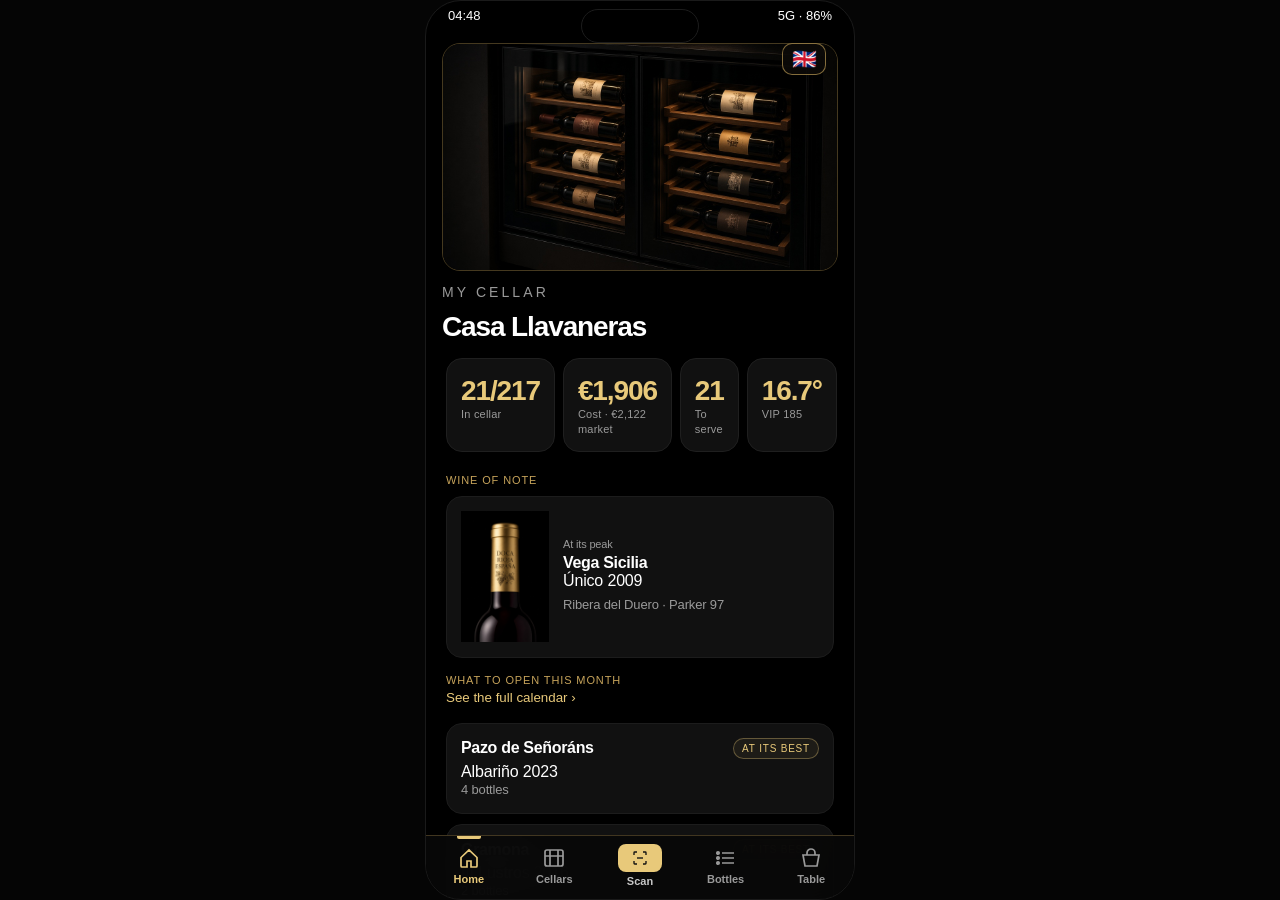
==== index.html @ 34027f20 "La web del catálogo manda y la búsqueda de puntuaciones prueba los modelos vigentes (v113). Si una b" ====
<!DOCTYPE html>
<html lang="es">
<head>
  <meta charset="UTF-8" />
  <meta name="viewport" content="width=device-width, initial-scale=1, viewport-fit=cover" />
  <meta name="apple-mobile-web-app-capable" content="yes" />
  <meta name="mobile-web-app-capable" content="yes" />
  <meta name="apple-mobile-web-app-status-bar-style" content="black-translucent" />
  <meta name="apple-mobile-web-app-title" content="Casa Llavaneras" />
  <meta name="application-name" content="Casa Llavaneras" />
  <meta name="theme-color" content="#000000" />
  <meta name="app-version" content="v113" />
  <title>Casa Llavaneras</title>
  <link rel="manifest" href="manifest.json" />
  <link rel="apple-touch-icon" href="apple-touch-icon.png" />
  <link rel="apple-touch-icon" sizes="180x180" href="apple-touch-icon.png" />
  <link rel="icon" type="image/png" sizes="192x192" href="icon-192.png" />
  <link rel="icon" type="image/png" sizes="512x512" href="icon-512.png" />
  <link rel="stylesheet" href="styles.css?v=113" />
</head>
<body>
  <div class="device">
    <div class="status">
      <span id="clock">00:26</span>
      <div class="island"></div>
      <span>5G · 86%</span>
    </div>
    <div class="app">
      <div id="splash" class="splash">
        <div class="mark">J.G.C.</div>
        <p class="brand-sub">Casa Llavaneras</p>
        <h1 data-i18n="splash.title">Vinotecas</h1>
        <p class="muted" data-i18n="splash.tag">Escanea. Conserva. Sirve en su momento.</p>
      </div>
      <script>window.__splashAt = Date.now();</script>

      <div id="corrupt-lock" class="modal-bg" role="alertdialog" aria-modal="true">
        <div class="sheet">
          <h3 data-i18n="corrupt.h1">No se pueden leer los datos</h3>
          <p class="muted" data-i18n="corrupt.lead">El archivo guardado en este iPhone no es válido. No he cargado la cava de ejemplo ni he escrito encima. Restaura una copia o exporta el texto tal cual.</p>
          <button type="button" class="btn btn-gold" style="width:100%" onclick="document.getElementById('corrupt-file').click()" data-i18n="corrupt.restore">Restaurar desde una copia</button>
          <input id="corrupt-file" type="file" accept="application/json,.json,text/plain" hidden onchange="reviewRestore(this.files && this.files[0])" />
          <button type="button" class="btn btn-ghost" style="width:100%;margin-top:8px" onclick="exportCorruptRaw()" data-i18n="corrupt.export">Exportar el texto guardado</button>
        </div>
      </div>

      <section id="home" class="screen active">
        <div class="scroll">
          <div class="hero home-hero">
            <img class="home-hero-photo" src="hero-render.jpg" alt="Cava">
            <button type="button" class="home-lang" id="home-lang-btn" onclick="toggleHomeLang(event)" aria-label="Idioma"></button>
            <div class="home-lang-pop" id="home-lang-pop" hidden></div>
            <p class="eyebrow" data-i18n="eyebrow.cellar">Mi Vinoteca</p>
            <h1>Casa Llavaneras</h1>
          </div>
          <div id="home-kpis" class="kpi-grid"></div>
          <div id="home-featured"></div>
          <div id="home-open"></div>
          <div id="home-ready"></div>
          <div id="home-tasting"></div>
          <div id="home-alerts"></div>
          <div id="home-notify"></div>
        </div>
      </section>

      <section id="caves" class="screen caves-lux">
        <div class="scroll">
          <header class="caves-crest">
            <svg class="crest-mark" viewBox="0 0 64 64" aria-hidden="true">
              <path d="M20 22h24v6l-3 2v6H23v-6l-3-2z" fill="none" stroke="#c9a227" stroke-width="1.6"/>
              <path d="M32 8l3 6 7-1-4 6 5 5-7-1-4 6-4-6-7 1 5-5-4-6 7 1z" fill="#c9a227"/>
              <path d="M24 28c2 10 8 16 8 22 0-6 6-12 8-22" fill="none" stroke="#c9a227" stroke-width="1.6"/>
              <circle cx="26" cy="34" r="2.2" fill="#c9a227"/>
              <circle cx="32" cy="38" r="2.2" fill="#c9a227"/>
              <circle cx="38" cy="34" r="2.2" fill="#c9a227"/>
            </svg>
            <h1 data-i18n="caves.h1">Vinotecas</h1>
            <p data-i18n="caves.sub">Gestión de cava privada</p>
            <i class="crest-rule"></i>
          </header>
          <div id="caves-list"></div>
          <button class="caves-add" type="button" onclick="openCaveComposer()">
            <span>+</span> <em data-i18n="caves.add">Añadir vinoteca</em>
          </button>
          <p class="caves-motto" data-i18n="caves.motto">Colección privada · Control preciso · Conservación perfecta</p>
        </div>
      </section>

      <section id="cave-detail-screen" class="screen">
        <div class="scroll">
          <button class="back" onclick="goBack()">‹ <span data-i18n="nav.caves">Vinotecas</span></button>
          <p class="eyebrow" id="cave-house"></p>
          <h1 id="cave-title" data-i18n="nav.cave">Vinoteca</h1>
          <div id="cave-detail"></div>
        </div>
      </section>

      <section id="cellar" class="screen">
        <div class="scroll">
          <div class="hero">
            <p class="eyebrow" data-i18n="kicker.inventory">Inventario</p>
            <h1 data-i18n="tab.bottles">Botellas</h1>
            <button type="button" class="btn btn-ghost" style="width:100%;margin-top:10px" onclick="openRecuento()" data-i18n="count.h1">Recuento</button>
                      </div>
          <div class="seg" id="cellar-seg">
            <button type="button" id="seg-lista" class="on" onclick="setCellarSeg('lista')" data-i18n="cellar.list">Lista</button>
            <button type="button" id="seg-cuando" onclick="setCellarSeg('cuando')" data-i18n="cellar.when">Cuándo abrir</button>
          </div>
          <div id="cellar-when" hidden>
            <div id="calendar-list"></div>
          </div>
          <div id="cellar-lista">
          <form class="search" role="search" action="#" onsubmit="scheduleCellarSearch(); return false;">
            <span aria-hidden="true">⌕</span>
            <input id="cellar-q" type="search" enterkeyhint="search" autocomplete="off" autocorrect="off" autocapitalize="off" spellcheck="false" data-i18n-placeholder="search.cellar" placeholder="Buscar en cava y catálogo…" oninput="scheduleCellarSearch()" onsearch="scheduleCellarSearch()" onchange="scheduleCellarSearch()" onkeyup="scheduleCellarSearch()" oncompositionend="scheduleCellarSearch()" />
          </form>
          <div class="chip-row">
            <button class="chip on" onclick="setFilter('todos', this)" data-i18n="type.todos">Todos</button>
            <button class="chip" onclick="setFilter('tinto', this)" data-i18n="type.tinto">Tinto</button>
            <button class="chip" onclick="setFilter('blanco', this)" data-i18n="type.blanco">Blanco</button>
            <button class="chip" onclick="setFilter('espumoso', this)" data-i18n="type.espumoso">Espumoso</button>
            <button class="chip" onclick="setFilter('rosado', this)" data-i18n="type.rosado">Rosado</button>
          </div>
          <div class="chip-row">
            <button type="button" class="chip" onclick="toggleCellarFlag('owned', this)" data-i18n="filter.owned">Solo lo que tengo</button>
            <button type="button" class="chip" onclick="toggleCellarFlag('ready', this)" data-i18n="filter.ready">Listo para beber</button>
          </div>
          <label class="field"><span data-i18n="grape.label">Uva</span><select id="cellar-grape" onchange="setCellarGrape(this.value)"><option value="" data-i18n="grape.all">Todas las uvas</option></select></label>
          <div id="cellar-list"></div>
          </div>
        </div>
      </section>

      <section id="perfil" class="screen">
        <div class="scroll" id="perfil-body"></div>
      </section>
      <section id="perfil-sub" class="screen">
        <div class="scroll" id="perfil-sub-body"></div>
      </section>

      <section id="bebidas" class="screen">
        <div class="scroll" id="bebidas-body"></div>
      </section>
      <section id="balance" class="screen">
        <div class="scroll" id="balance-body"></div>
      </section>

      <section id="calendar" class="screen" hidden></section>

      <section id="zonas" class="screen">
        <div class="scroll" id="zonas-body"></div>
      </section>
      <section id="bodegas" class="screen">
        <div class="scroll" id="bodegas-body"></div>
      </section>
      <section id="catas" class="screen">
        <div class="scroll" id="catas-body"></div>
      </section>

      <section id="inbox" class="screen">
        <div class="scroll">
          <button class="back" onclick="show('home',{tab:true})">‹ <span data-i18n="nav.home">Inicio</span></button>
          <p class="eyebrow" data-i18n="kicker.inbox">Altas pendientes</p>
          <h1 data-i18n="inbox.h1">Entradas</h1>
          <p class="muted" style="margin:0 0 14px" data-i18n="inbox.lead">Fichas ya creadas que aún no están en la bodega. El hueco reservado se ve aquí y en la hoja de la vinoteca.</p>
          <div class="search">
            <span>⌕</span>
            <input id="inbox-q" data-i18n-placeholder="search.inbox" placeholder="Buscar en entradas…" oninput="renderInbox()" />
          </div>
          <div id="inbox-list"></div>
        </div>
      </section>

      <section id="scan" class="screen">
        <div class="scroll scan-scroll">
          <div class="scan-top">
            <button class="back" onclick="goBack()">‹ <span data-i18n="nav.home">Inicio</span></button>
            <h1 data-i18n="scan.h1">Escanear</h1>
          </div>
          <div class="scan-tools">
            <button id="scan-cam-btn" class="btn btn-gold" onclick="captureOrOpenCamera()" data-i18n="scan.open">Abrir cámara</button>
            <div class="scan-tool-row">
              <button class="btn btn-ghost" onclick="pickFromRoll()" data-i18n="scan.photos">Elegir de fotos</button>
              <button class="btn btn-ghost" onclick="manualIntake()" data-i18n="scan.manual">Alta manual</button>
            </div>
            <div class="search">
              <span>⌕</span>
              <input id="scan-q" data-i18n-placeholder="search.scan" placeholder="O escribe bodega / añada" oninput="previewScanQuery()" onkeydown="if(event.key==='Enter')runIdentify()" />
            </div>
          </div>
          <div id="scan-status" class="tiny"></div>
          <div class="scan-stage scan-stage-vert" onclick="onScanStage(event)">
            <video id="cam" playsinline webkit-playsinline muted hidden></video>
            <img id="scan-preview" data-i18n-aria="scan.alt" alt="Etiqueta capturada" hidden />
            <canvas id="scan-canvas" hidden></canvas>
            <div class="viewfinder viewfinder-vert" id="scan-finder">
              <span data-i18n="scan.finder">Cámara · etiqueta en vertical</span>
            </div>
            <p class="scan-hint" id="scan-hint" data-i18n="scan.tap">Toca para abrir la cámara</p>
            <div class="scan-hud">
              <button type="button" class="scan-lib" onclick="event.stopPropagation(); pickFromRoll()" data-i18n="scan.library">Fototeca</button>
              <button type="button" class="scan-shutter" id="scan-shutter" onclick="event.stopPropagation(); captureOrOpenCamera()" data-i18n-aria="scan.shutterAria" aria-label="Capturar"><i></i></button>
              <span class="scan-hud-gap" aria-hidden="true"></span>
            </div>
          </div>
          <div id="scan-results"></div>
          <input id="scan-file-cam" type="file" accept="image/*" capture="environment" hidden />
          <input id="scan-file-lib" type="file" accept="image/*" hidden />
          <input id="scan-file" type="file" accept="image/*" hidden />
        </div>
      </section>

      <section id="alta" class="screen">
        <div class="scroll" id="alta-body"></div>
      </section>

      <section id="pairings" class="screen">
        <div class="scroll">
          <div class="hero">
            <p class="eyebrow" data-i18n="kicker.table">Mesa</p>
            <h1 data-i18n="pair.h1">Maridajes</h1>
            <p data-i18n="pair.lead">Explora armonías pensadas para cada momento.</p>
          </div>
          <div class="seg" id="pair-seg">
            <button onclick="setPairMode('vinos', this)" data-i18n="pair.catalog">Catálogo</button>
            <button class="on" onclick="setPairMode('cava', this)" data-i18n="pair.yours">Tu cava</button>
            <button onclick="setPairMode('platos', this)" data-i18n="pair.byDish">Por plato</button>
          </div>
          <div class="search">
            <span>⌕</span>
            <input id="pair-q" data-i18n-placeholder="search.pair" placeholder="Vino, bodega o plato…" oninput="setPairQuery(this.value)" />
          </div>
          <div class="chip-row" id="mesa-filters">
            <button type="button" class="chip" id="mesa-owned" onclick="toggleMesaFlag('owned')" data-i18n="filter.owned">Solo lo que tengo</button>
            <button type="button" class="chip" id="mesa-ready" onclick="toggleMesaFlag('ready')" data-i18n="filter.ready">Listo para beber</button>
            <button type="button" class="chip" id="mesa-type" onclick="cycleMesaType()" data-i18n="type.word">Tipo</button>
          </div>
          <label class="field"><span data-i18n="grape.label">Uva</span><select id="mesa-grape" onchange="setMesaGrape(this.value)"><option value="" data-i18n="grape.all">Todas las uvas</option></select></label>
          <div id="pair-body" style="margin-top:10px"></div>
        </div>
      </section>

      <section id="dish" class="screen">
        <div class="scroll" id="dish-body"></div>
      </section>

      <section id="wine" class="screen">
        <div class="scroll" id="wine-body"></div>
      </section>

      <section id="wine-sub" class="screen">
        <div class="scroll" id="wine-sub-body"></div>
      </section>

      <section id="recuento" class="screen">
        <div class="scroll" id="recuento-body"></div>
      </section>
      <section id="deseos" class="screen">
        <div class="scroll" id="deseos-body"></div>
      </section>

      <header class="topbar" id="topbar" hidden role="navigation">
        <button type="button" class="topbar-back" onclick="goBack()">
          <svg viewBox="0 0 24 24" width="22" height="22" fill="none" stroke="currentColor" stroke-width="2" aria-hidden="true"><path d="M15 5 8 12l7 7"/></svg>
          <span data-i18n="nav.back">Atrás</span>
        </button>
        <p class="topbar-title" id="topbar-title"></p>
        <div class="topbar-actions" id="topbar-actions"></div>
      </header>
      <button type="button" class="cam-close" id="cam-close" hidden onclick="goBack()" data-i18n-aria="scan.close" aria-label="Cerrar">✕</button>
      <button id="update-notice" class="update-notice" type="button" hidden onclick="location.reload()" data-i18n="update.ready">Nueva versión disponible</button>
      <nav class="tabbar" role="tablist">
        <button class="tab active" role="tab" data-go="home" onclick="show('home',{tab:true})" aria-selected="true"><span></span><span class="tab-label" data-i18n="tab.home">Inicio</span></button>
        <button class="tab" role="tab" data-go="caves" onclick="show('caves',{tab:true})" aria-selected="false"><span></span><span class="tab-label" data-i18n="tab.caves">Vinotecas</span></button>
        <button class="tab tab-scan" role="tab" data-go="scan" onclick="startScan()" aria-selected="false" data-i18n-aria="scan.ariaLabel" aria-label="Escanear etiqueta"><span class="scan-tile"></span><span class="tab-label" data-i18n="nav.scan">Escanear</span></button>
        <button class="tab" role="tab" data-go="cellar" onclick="show('cellar',{tab:true})" aria-selected="false"><span></span><span class="tab-label" data-i18n="tab.bottles">Botellas</span></button>
        <button class="tab" role="tab" data-go="pairings" onclick="show('pairings',{tab:true})" aria-selected="false"><span></span><span class="tab-label" data-i18n="tab.table">Mesa</span></button>
      </nav>
    </div>

    <div id="add-sheet" class="modal-bg" onclick="if(event.target===this)hideSheets()">
      <div class="sheet">
        <div class="handle"></div>
        <h3 data-i18n="add.h1">Añadir a vinoteca</h3>
        <p class="tiny" id="add-keep-hint" style="margin:0 0 10px"></p>
        <label class="field"><span data-i18n="add.cellar">Vinoteca</span><select id="add-cellar" onchange="onAddCellarChange()"></select></label>
        <label class="field"><span data-i18n="add.bin">Hueco / bandeja</span><input id="add-bin" placeholder="A-14" oninput="onAddBinInput()" /></label>
        <p class="tiny" id="add-free-hint" style="margin:0 0 8px"></p>
        <div id="add-free-grid" class="rack"></div>
        <label class="field"><span data-i18n="add.qty">Botellas</span><input id="add-qty" type="number" min="1" value="1" /></label>
        <label class="field"><span data-i18n="add.price">Precio € / botella</span><input id="add-price" type="number" step="0.01" /></label>
        <label class="field"><span data-i18n="add.note">Nota</span><textarea id="add-note" data-i18n-placeholder="add.notePh" placeholder="Caja, ocasión, proveedor…"></textarea></label>
        <input type="hidden" id="add-inbox-uid" value="" />
        <button class="btn btn-gold" style="width:100%" onclick="addCurrentToCellar()" data-i18n="add.save">Guardar en la cava</button>
      </div>
    </div>

    <div id="move-sheet" class="modal-bg" onclick="if(event.target===this)hideSheets()">
      <div class="sheet">
        <div class="handle"></div>
        <h3 data-i18n="move.h1">Mover lote</h3>
        <p class="tiny" id="move-hint"></p>
        <label class="field"><span data-i18n="move.dest">Vinoteca destino</span><select id="move-cellar"></select></label>
        <label class="field"><span data-i18n="move.bin">Nuevo hueco</span><input id="move-bin" placeholder="G-02" /></label>
        <label class="field"><span data-i18n="move.qty">Botellas a mover</span><input id="move-qty" type="number" min="1" value="1" /></label>
        <button class="btn btn-gold" style="width:100%" onclick="moveBottle()" data-i18n="move.go">Mover</button>
      </div>
    </div>

    <div id="cave-sheet" class="modal-bg" onclick="if(event.target===this)hideSheets()">
      <div class="sheet">
        <div class="handle"></div>
        <h3 id="cave-sheet-title" data-i18n="new.h1">Nueva vinoteca</h3>
        <label class="field"><span data-i18n="new.name">Nombre</span><input id="new-cave-name" data-i18n-placeholder="new.namePh" placeholder="Ej. Bodega principal" autocomplete="off" /></label>
        <label class="field"><span data-i18n="layout.type">Tipo</span>
          <select id="cave-type">
            <option value="clima" data-i18n="layout.type.clima">Vinoteca climatizada</option>
            <option value="botellero" data-i18n="layout.type.botellero">Botellero</option>
            <option value="estanteria" data-i18n="layout.type.estanteria">Estantería</option>
            <option value="caja" data-i18n="layout.type.caja">Caja</option>
            <option value="armario" data-i18n="layout.type.armario">Armario</option>
            <option value="otro" data-i18n="layout.type.otro">Otro</option>
          </select>
        </label>
        <div id="cave-layout"></div>
        <div id="layout-preview"></div>
        <label class="field"><span data-i18n="layout.depth">Fondo (botellas delante/detrás)</span><input id="cave-depth" type="number" min="1" max="8" data-i18n-placeholder="layout.depthPh" placeholder="1, opcional" /></label>
        <label class="field"><span data-i18n="new.t1">Temp. zona 1 °C</span><input id="new-cave-th" type="number" step="0.1" placeholder="13.0" /></label>
        <label class="field"><span data-i18n="new.t2">Temp. zona 2 °C</span><input id="new-cave-tl" type="number" step="0.1" placeholder="10.5" /></label>
        <label class="field"><span data-i18n="new.hr">Humedad relativa %</span><input id="new-cave-hr" type="number" placeholder="68" /></label>
        <label class="field"><span data-i18n="new.house">Casa</span><input id="new-cave-house" data-i18n-placeholder="new.housePh" placeholder="Selecciona o introduce la casa" autocomplete="off" /></label>
        <label class="field"><span data-i18n="new.brand">Marca / modelo</span><input id="new-cave-brand" data-i18n-placeholder="new.brandPh" placeholder="Ej. EuroCave Professional" autocomplete="off" /></label>
        <label class="field"><span data-i18n="new.place">Sitio / estancia</span><input id="new-cave-place" data-i18n-placeholder="new.placePh" placeholder="Ej. cocina, sótano, office" autocomplete="off" /></label>
        <button id="cave-save" class="btn btn-gold" style="width:100%" onclick="commitCaveForm()" data-i18n="new.create">Crear</button>
        <p class="tiny" style="margin-top:10px;text-align:center" data-i18n="layout.hint">Las filas pueden tener distinta capacidad. Una caja no lleva rejilla. Quitar un hueco no borra la botella: pasa a Sin ubicar.</p>
      </div>
    </div>

    <div id="space-sheet" class="modal-bg" onclick="if(event.target===this)hideSheets()">
      <div class="sheet">
        <div class="handle"></div>
        <h3 data-i18n="space.h1">Añadir espacios</h3>
        <p class="tiny" id="space-hint"></p>
        <label class="field"><span data-i18n="space.count">Nuevos espacios seguidos</span><input id="space-count" type="number" min="1" value="6" /></label>
        <button class="btn btn-gold" style="width:100%" onclick="addSequentialSpaces()" data-i18n="space.create">Crear espacios nuevos</button>
        <label class="field" style="margin-top:14px"><span data-i18n="space.existing">Asignar un espacio ya existente</span><select id="space-existing"></select></label>
        <button class="btn btn-ghost" style="width:100%" onclick="assignExistingSpace()" data-i18n="space.assign">Asignar a esta vinoteca</button>
      </div>
    </div>

    <input id="wine-label-file" type="file" accept="image/*" hidden />
    <div id="wine-menu-sheet" class="modal-bg" onclick="if(event.target===this)hideSheets()">
      <div class="sheet">
        <div class="handle"></div>
        <h3 data-i18n="menu.h1">Más de este vino</h3>
        <button class="btn btn-ghost" style="width:100%;margin-top:8px;text-align:left" onclick="hideSheets();openWineSub('ratings')" data-i18n="menu.ratings">Calificaciones</button>
        <button class="btn btn-ghost" style="width:100%;margin-top:8px;text-align:left" onclick="hideSheets();openWineSub('pairings')" data-i18n="menu.pairings">Maridajes</button>
        <button class="btn btn-ghost" style="width:100%;margin-top:8px;text-align:left" onclick="hideSheets();openWineSub('keep')" data-i18n="menu.keep">Conservación</button>
        <button class="btn btn-ghost" style="width:100%;margin-top:8px;text-align:left" onclick="hideSheets();openWineSub('servicio')" data-i18n="menu.servicio">Servicio en copa</button>
        <button class="btn btn-ghost" style="width:100%;margin-top:8px;text-align:left" onclick="hideSheets();openWineSub('tecnica')" data-i18n="menu.tecnica">Ficha técnica</button>
        <button class="btn btn-ghost" style="width:100%;margin-top:8px;text-align:left" onclick="hideSheets();openWineSub('historia')" data-i18n="menu.historia">Historia</button>
        <button class="btn btn-ghost" style="width:100%;margin-top:8px;text-align:left" onclick="hideSheets();openWineSub('mercado')" data-i18n="menu.mercado">Valor de mercado</button>
        <button class="btn btn-ghost" style="width:100%;margin-top:8px;text-align:left" onclick="hideSheets();openWineSub('evolve')" data-i18n="menu.evolve">Evolución y fechas</button>
        <button class="btn btn-ghost" style="width:100%;margin-top:8px;text-align:left" onclick="hideSheets();openWineSub('origen')" data-i18n="menu.origen">Origen y hueco</button>
        <button class="btn btn-ghost" style="width:100%;margin-top:8px;text-align:left" onclick="hideSheets();openWineSub('mapa')" data-i18n="menu.mapa">Mapa y bodega</button>
        <button class="btn btn-ghost" style="width:100%;margin-top:8px;text-align:left" onclick="hideSheets();openWineSub('profile')" data-i18n="menu.profile">Perfil</button>
        <button class="btn btn-ghost" style="width:100%;margin-top:8px;text-align:left" onclick="hideSheets();openWineSub('taste')" data-i18n="menu.taste">Cuaderno de cata</button>
        <button class="btn btn-ghost" style="width:100%;margin-top:8px;text-align:left" onclick="hideSheets();openWineSub('bottle')" data-i18n="menu.bottle">Ubicación física</button>
        <button class="btn btn-ghost" style="width:100%;margin-top:8px;text-align:left" onclick="hideSheets();openWineSub('compras')" data-i18n="menu.compras">Compras e historial</button>
        <button class="btn btn-ghost" style="width:100%;margin-top:8px;text-align:left" onclick="hideSheets();openWineSub('anadas')" data-i18n="menu.anadas">Añadas</button>
      </div>
    </div>

    <div id="notify-sheet" class="modal-bg" onclick="if(event.target===this)hideSheets()">
      <div class="sheet">
        <div class="handle"></div>
        <h3 data-i18n="notify.h1">Avisos</h3>
        <div id="backup-remind"></div>
        <p class="muted" style="margin:6px 0 14px" data-i18n="notify.lead">Los avisos se calculan al abrir la app. No hay notificación push. La temperatura es la que tú escribes en la vinoteca, no la de una sonda.</p>
        <label class="switch-row"><span data-i18n="notify.switch">Activar avisos</span><input id="n-on" type="checkbox" onchange="setNotify('on', this.checked)" /></label>
        <label class="switch-row"><span data-i18n="notify.evolve">Beber pronto / maduros</span><input id="n-evolve" type="checkbox" onchange="setNotify('evolve', this.checked)" /></label>
        <label class="switch-row"><span data-i18n="notify.ready">En apogeo esta semana</span><input id="n-ready" type="checkbox" onchange="setNotify('ready', this.checked)" /></label>
        <label class="switch-row"><span data-i18n="notify.temp">Temperatura alta</span><input id="n-temp" type="checkbox" onchange="setNotify('temp', this.checked)" /></label>
        <label class="switch-row"><span data-i18n="notify.stock">Última botella</span><input id="n-stock" type="checkbox" onchange="setNotify('stock', this.checked)" /></label>
        <div id="stock-notices"></div>
        <button class="btn btn-ghost" style="width:100%;margin-top:8px" onclick="hideSheets();show('bebidas')" data-i18n="notify.seeDrinks">Ver bebidas</button>
        <p id="notify-perm" class="tiny" style="margin:12px 0"></p>
        <button class="btn btn-gold" style="width:100%" onclick="enableNotifications()" data-i18n="notify.allow">Permitir en el iPhone</button>
        <button class="btn btn-ghost" style="width:100%;margin-top:8px" onclick="testNotification()" data-i18n="notify.test">Probar aviso</button>
        <h3 style="margin-top:22px" data-i18n="price.h1">Precios de mercado</h3>
        <p class="muted" style="margin:6px 0 10px" data-i18n="price.lead">Vivino no tiene API. Sin clave se usa el dossier. Gemini estima la horquilla (no es una cotización). Wine-Searcher solo si tienes su clave.</p>
        <label class="switch-row"><span data-i18n="price.gemini">Estimar con Gemini</span><input id="p-gemini" type="checkbox" /></label>
        <label class="field"><span data-i18n="price.geminiKey">Clave Gemini (AI Studio)</span><input id="p-gemini-key" type="password" data-i18n-placeholder="price.geminiPh" placeholder="No se guarda en el código" autocomplete="off" oninput="refreshGeminiKeyState()" /></label>
        <button type="button" class="btn btn-ghost" style="width:100%;margin-top:8px" onclick="probeGeminiKey()" data-i18n="price.probe">Probar Gemini</button>
        <p id="gemini-key-state" class="tiny" style="margin:8px 0 0"></p>
        <p id="gemini-probe" class="tiny" style="margin:8px 0 0"></p>
        <label class="switch-row"><span data-i18n="price.ws">Usar Wine-Searcher</span><input id="p-live" type="checkbox" onchange="setPriceMode(this.checked)" /></label>
        <label class="field"><span data-i18n="price.url">API URL</span><input id="p-url" placeholder="https://www.wine-searcher.com/ws_api.php" /></label>
        <label class="field"><span data-i18n="price.wsKey">Clave Wine-Searcher</span><input id="p-key" data-i18n-placeholder="price.optional" placeholder="Opcional" autocomplete="off" /></label>
        <button class="btn btn-gold" style="width:100%" onclick="savePriceCfg()" data-i18n="price.save">Guardar precios</button>
      </div>
    </div>

    <div id="serve-sheet" class="modal-bg" onclick="if(event.target===this)hideSheets()">
      <div class="sheet">
        <div class="handle"></div>
        <h3 id="serve-title" data-i18n="serve.h1">Salida de cava</h3>
        <p class="tiny" id="serve-hint"></p>
        <p class="muted" style="margin:6px 0 10px" data-i18n="serve.lead">Elige el motivo. La nota es opcional.</p>
        <span class="tiny" data-i18n="serve.reason">Motivo</span>
        <div class="chip-row" id="serve-reasons">
          <button type="button" class="chip on" data-reason="bebida" onclick="setExitReason('bebida', this)" data-i18n="reason.bebida">Bebida</button>
          <button type="button" class="chip" data-reason="regalada" onclick="setExitReason('regalada', this)" data-i18n="reason.regalada">Regalada</button>
          <button type="button" class="chip" data-reason="defecto" onclick="setExitReason('defecto', this)" data-i18n="reason.defecto">Defectuosa / corcho</button>
          <button type="button" class="chip" data-reason="vendida" onclick="setExitReason('vendida', this)" data-i18n="reason.vendida">Vendida</button>
          <button type="button" class="chip" data-reason="otro" onclick="setExitReason('otro', this)" data-i18n="reason.otro">Otro</button>
        </div>
        <label class="field"><span data-i18n="serve.date">Fecha</span><input id="serve-date" type="date" /></label>
        <div id="serve-bebida">
        <span class="tiny" data-i18n="serve.occasion">Ocasión</span>
        <div class="chip-row" id="serve-chips">
          <button type="button" class="chip" data-occasion="cena" onclick="setServeChip('cena', this)" data-i18n="occasion.cena">Cena</button>
          <button type="button" class="chip" data-occasion="celebracion" onclick="setServeChip('celebracion', this)" data-i18n="occasion.celebracion">Celebración</button>
          <button type="button" class="chip" data-occasion="cata" onclick="setServeChip('cata', this)" data-i18n="occasion.cata">Cata</button>
          <button type="button" class="chip" data-occasion="regalo" onclick="setServeChip('regalo', this)" data-i18n="occasion.regalo">Regalo</button>
        </div>
        <label class="field"><span data-i18n="serve.other">Otra ocasión</span><input id="serve-occasion" data-i18n-placeholder="serve.otherPh" placeholder="Aniversario, comida…" oninput="syncServeChip()" /></label>
        <label class="field"><span data-i18n="serve.who">Con quién</span><input id="serve-people" data-i18n-placeholder="serve.whoPh" placeholder="Familia, invitados…" /></label>
        <span class="tiny" data-i18n="serve.stars">Nota (1–5)</span>
        <div class="chip-row" id="serve-stars">
          <button type="button" class="chip" data-star="1" onclick="setServeRating(1)">★</button>
          <button type="button" class="chip" data-star="2" onclick="setServeRating(2)">★★</button>
          <button type="button" class="chip" data-star="3" onclick="setServeRating(3)">★★★</button>
          <button type="button" class="chip" data-star="4" onclick="setServeRating(4)">★★★★</button>
          <button type="button" class="chip" data-star="5" onclick="setServeRating(5)">★★★★★</button>
        </div>
        <input id="serve-rating" type="hidden" value="" />
        </div>
        <label class="field"><span data-i18n="serve.note">Nota</span><textarea id="serve-note" data-i18n-placeholder="serve.notePh" placeholder="Qué se te quedó"></textarea></label>
        <button id="serve-save" class="btn btn-gold" style="width:100%" onclick="confirmServe(true)" data-i18n="serve.save">Guardar</button>
        <button id="serve-skip" class="btn btn-ghost" style="width:100%;margin-top:8px" onclick="skipServe()" data-i18n="serve.skip">Omitir nota</button>
      </div>
    </div>

    <div id="cata-offer-sheet" class="modal-bg" onclick="if(event.target===this)hideSheets()">
      <div class="sheet">
        <div class="handle"></div>
        <h3 data-i18n="cata.h1">¿Añadir cata?</h3>
        <p class="tiny" id="cata-offer-hint"></p>
        <p class="muted" style="margin:6px 0 10px" data-i18n="cata.lead">La salida ya está en Bebidas. Puedes anotar la cata ahora.</p>
        <button class="btn btn-gold" style="width:100%" onclick="acceptCataOffer()" data-i18n="cata.add">Añadir cata</button>
        <button class="btn btn-ghost" style="width:100%;margin-top:8px" onclick="hideSheets()" data-i18n="cata.later">Ahora no</button>
      </div>
    </div>

    <div id="exit-sheet" class="modal-bg" onclick="if(event.target===this)hideSheets()">
      <div class="sheet">
        <div class="handle"></div>
        <h3 id="exit-title" data-i18n="exit.h1">Quitar lote</h3>
        <p class="tiny" id="exit-hint"></p>
        <p class="muted" style="margin:6px 0 10px" data-i18n="exit.lead">Si fue un error de registro, no cuenta en el historial.</p>
        <span class="tiny" data-i18n="serve.reason">Motivo</span>
        <div class="chip-row" id="exit-reasons"></div>
        <label class="field"><span data-i18n="exit.note">Nota</span><textarea id="exit-note" data-i18n-placeholder="exit.notePh" placeholder="Opcional"></textarea></label>
        <button class="btn btn-gold" style="width:100%" onclick="confirmExit()" data-i18n="exit.go">Quitar</button>
        <button class="btn btn-ghost" style="width:100%;margin-top:8px" onclick="hideSheets()" data-i18n="serve.cancel">Cancelar</button>
      </div>
    </div>

    <div id="toast" style="position:absolute;left:24px;right:24px;bottom:calc(var(--bar-h) + 12px);background:#111;border:1px solid #2a2a2a;color:#fff;padding:12px 14px;border-radius:14px;opacity:0;transition:opacity .3s;z-index:60;font-size:13px;text-align:center;pointer-events:none;overflow-wrap:anywhere;word-break:break-word;max-width:calc(100% - 48px);box-sizing:border-box"></div>
  </div>

  <script>
    function casaReleaseSplash(el) {
      if (!el) return;
      el.style.pointerEvents = "none";
      el.setAttribute("aria-hidden", "true");
      el.classList.add("hide");
      window.__splashHiddenAt = Date.now();
      if (el.dataset.gone === "1") return;
      el.dataset.gone = "1";
      setTimeout(function () {
        el.classList.add("is-gone");
        el.style.display = "none";
      }, 600);
    }
    function casaHideSplash() {
      var el = document.getElementById("splash");
      if (!el || el.dataset.hiding === "1" || el.dataset.gone === "1") return;
      el.dataset.hiding = "1";
      el.style.pointerEvents = "none";
      var wait = Math.max(0, 800 - (Date.now() - (window.__splashAt || Date.now())));
      setTimeout(function () { casaReleaseSplash(el); }, wait);
    }
    function casaMarkReady() {
      window.__casaReady = true;
      casaHideSplash();
    }
    function casaShowUpdateNotice() {
      var el = document.getElementById("update-notice");
      if (el) el.hidden = false;
    }
    function casaShowBootError() {
      if (document.getElementById("boot-error")) return;
      var splash = document.getElementById("splash");
      if (splash) casaReleaseSplash(splash);
      var box = document.createElement("div");
      box.id = "boot-error";
      box.className = "boot-error";
      var tr = function (k, fb) { try { if (window.t) return window.t(k); } catch (e) {} return fb; };
      box.innerHTML = '<div class="mark">J.G.C.</div><h1>' + tr("boot.title", "No se ha podido abrir") + '</h1><p class="muted">' + tr("boot.body", "La app no ha arrancado. Tus vinos siguen guardados en este iPhone.") + '</p><button class="btn btn-gold" type="button" onclick="casaRetry()">' + tr("boot.retry", "Reintentar") + '</button><button class="btn btn-ghost" type="button" style="margin-top:8px" onclick="casaRepair()">' + tr("boot.repair", "Reparar") + '</button><p class="tiny">' + tr("boot.repairHint", "Reparar quita la caché de la app y vuelve a cargarla. No borra la cava.") + '</p>';
      var host = document.querySelector(".app") || document.body;
      host.appendChild(box);
    }
    function casaRetry() { location.reload(); }
    function casaRepair() {
      var finish = function () { location.reload(); };
      var jobs = [];
      try {
        if (navigator.serviceWorker && navigator.serviceWorker.getRegistrations) {
          jobs.push(navigator.serviceWorker.getRegistrations().then(function (regs) {
            return Promise.all(regs.map(function (reg) { return reg.unregister(); }));
          }));
        }
      } catch (err) {}
      try {
        if (window.caches && caches.keys) {
          jobs.push(caches.keys().then(function (keys) {
            return Promise.all(keys.map(function (key) { return caches.delete(key); }));
          }));
        }
      } catch (err) {}
      Promise.all(jobs).then(finish, finish);
    }
    window.onerror = function () { casaShowBootError(); };
    window.addEventListener("unhandledrejection", function () { casaShowBootError(); });
    setTimeout(function () {
      if (!window.__casaReady) casaShowBootError();
    }, 8000);
  </script>
  <script src="wines.js?v=113"></script>
  <script src="bodegas.js?v=113"></script>
  <script src="dossiers.js?v=113"></script>
  <script src="providers/wineProvider.js?v=113"></script>
  <script src="pairings.js?v=113"></script>
  <script src="catalog-i18n.js?v=113"></script>
  <script src="i18n.js?v=113"></script>
  <script src="casa-util.js?v=113"></script>
  <script src="casa-vino.js?v=113"></script>
  <script src="casa-estado.js?v=113"></script>
  <script src="casa-inicio.js?v=113"></script>
  <script src="casa-vinoteca.js?v=113"></script>
  <script src="casa-bodega.js?v=113"></script>
  <script src="casa-ficha.js?v=113"></script>
  <script src="casa-mesa.js?v=113"></script>
  <script src="casa-bebidas.js?v=113"></script>
  <script src="casa-gemini.js?v=113"></script>
  <script src="casa-ajustes.js?v=113"></script>
  <script src="casa-v86.js?v=113"></script>
  <script src="casa-v88.js?v=113"></script>
  <script src="casa-v89.js?v=113"></script>
  <script src="casa-v90.js?v=113"></script>
  <script src="casa-v91.js?v=113"></script>
  <script src="casa-v92.js?v=113"></script>
  <script src="casa-alta.js?v=113"></script>
  <script src="casa-v103.js?v=113"></script>
  <script src="casa-v105.js?v=113"></script>
  <script src="casa-v109.js?v=113"></script>
  <script src="casa-v110.js?v=113"></script>
  <script src="app.js?v=113"></script>
  <script>
    document.querySelectorAll(".tab").forEach((t, i) => {
      const icons = [
        '<svg viewBox="0 0 24 24" fill="none" stroke="currentColor" stroke-width="1.7"><path d="M4 11.5 12 4l8 7.5V20a1 1 0 0 1-1 1h-5v-6H10v6H5a1 1 0 0 1-1-1z"/></svg>',
        '<svg viewBox="0 0 24 24" fill="none" stroke="currentColor" stroke-width="1.7"><rect x="3" y="4" width="18" height="16" rx="2"/><path d="M3 10h18M8 4v16M16 4v16"/></svg>',
        '<svg viewBox="0 0 24 24" fill="none" stroke="currentColor" stroke-width="1.8"><path d="M4 8V5a1 1 0 0 1 1-1h3M20 8V5a1 1 0 0 0-1-1h-3M4 16v3a1 1 0 0 0 1 1h3M20 16v3a1 1 0 0 1-1 1h-3"/><path d="M8 12h8"/></svg>',
        '<svg viewBox="0 0 24 24" fill="none" stroke="currentColor" stroke-width="1.7"><path d="M8 7h12M8 12h12M8 17h12"/><circle cx="4" cy="7" r="1.2" fill="currentColor"/><circle cx="4" cy="12" r="1.2" fill="currentColor"/><circle cx="4" cy="17" r="1.2" fill="currentColor"/></svg>',
        '<svg viewBox="0 0 24 24" fill="none" stroke="currentColor" stroke-width="1.7"><path d="M4 9h16l-2 11H6L4 9z"/><path d="M8 9V7a4 4 0 0 1 8 0v2"/></svg>'
      ];
      const tile = t.querySelector(".scan-tile");
      if (tile) tile.innerHTML = icons[i];
      else t.querySelector("span").outerHTML = icons[i];
    });
    if ("serviceWorker" in navigator) {
      const pageVersion = (document.querySelector('meta[name="app-version"]') || {}).content || "";
      const swStoreKey = (window.CASA_EDITION === "jesus" ? "jesus." : "") + "casa-sw-version";
      const reloadForSw = (nextVersion) => {
        const mark = nextVersion || pageVersion;
        try {
          if (!mark || sessionStorage.getItem(swStoreKey) === mark) return;
          sessionStorage.setItem(swStoreKey, mark);
        } catch (err) {
          return;
        }
        location.reload();
      };
      const askSkipWaiting = (reg) => {
        if (!reg) return;
        const kick = (worker) => {
          try { if (worker) worker.postMessage({ type: "skip-waiting" }); } catch (err) {}
        };
        kick(reg.waiting);
        kick(reg.installing);
        reg.addEventListener("updatefound", () => kick(reg.installing));
      };
      if (navigator.serviceWorker.controller) {
        navigator.serviceWorker.addEventListener("controllerchange", () => reloadForSw("controller-" + Date.now()));
      }
      navigator.serviceWorker.addEventListener("message", (event) => {
        const data = event.data || {};
        if (data.type !== "sw-activated") return;
        if (data.version && pageVersion && data.version !== pageVersion) reloadForSw(data.version);
      });
      navigator.serviceWorker.register("sw.js?v=113").then((reg) => {
        askSkipWaiting(reg);
        const refresh = () => { reg.update().catch(() => {}); };
        refresh();
        document.addEventListener("visibilitychange", () => {
          if (document.visibilityState === "visible") refresh();
        });
      }).catch(() => {});
    }
  </script>
</body>
</html>
---- styles.css ----
:root {
  --bg: #000000;
  --bg2: #0a0a0a;
  --card: #111111;
  --card2: #161616;
  --gold: #c6a35a;
  --gold2: #e8c97a;
  --white: #ffffff;
  --muted: #9a9a9a;
  --line: rgba(198, 163, 90, 0.22);
  --ok: #d7c48a;
  --warn: #e0a24a;
  --late: #c9c9c9;
  --safe-top: env(safe-area-inset-top, 22px);
  --safe-bot: env(safe-area-inset-bottom, 16px);
  --inset-bot: max(env(safe-area-inset-bottom), 8px);
  --bar-h: calc(56px + var(--inset-bot));
  --radius: 16px;
  font-synthesis: none;
}

* { box-sizing: border-box; margin: 0; padding: 0; -webkit-tap-highlight-color: transparent; }
html, body { height: 100%; max-width: 100%; overflow-x: hidden; }
body {
  font-family: -apple-system, BlinkMacSystemFont, "SF Pro Display", "Helvetica Neue", Arial, sans-serif;
  background: #000;
  color: var(--white);
  overflow: hidden;
  font-weight: 400;
  letter-spacing: -0.01em;
  overscroll-behavior-x: none;
}

.device {
  width: min(430px, 100%);
  max-width: 100%;
  height: min(932px, 100dvh);
  margin: 0 auto;
  background: #000;
  position: relative;
  overflow: hidden;
}

.status {
  height: calc(22px + var(--safe-top));
  padding: var(--safe-top) 22px 0;
  display: flex;
  align-items: flex-end;
  justify-content: space-between;
  font-size: 13px;
  font-weight: 500;
  letter-spacing: 0;
  color: var(--white);
  position: relative;
  z-index: 20;
}
.island {
  position: absolute;
  left: 50%;
  top: calc(8px + var(--safe-top) * .15);
  transform: translateX(-50%);
  width: 118px;
  height: 34px;
  background: #000;
  border: 1px solid #1c1c1c;
  border-radius: 20px;
}

.app {
  height: calc(100% - 22px - var(--safe-top));
  display: flex;
  flex-direction: column;
  position: relative;
  max-width: 100%;
  overflow-x: hidden;
}

.screen { display: none; flex: 1; flex-direction: column; overflow: hidden; max-width: 100%; min-width: 0; position: relative; z-index: 0; }
.screen.active { display: flex; }

.scroll {
  flex: 1;
  overflow-y: auto;
  overflow-x: hidden;
  padding: 8px 20px calc(var(--bar-h) + 24px);
  scrollbar-width: none;
  position: relative;
  z-index: 0;
  isolation: isolate;
}
.scroll::-webkit-scrollbar { display: none; }

h1 {
  font-size: 28px;
  font-weight: 560;
  letter-spacing: -0.04em;
  line-height: 1.12;
  color: var(--white);
  overflow-wrap: anywhere;
  max-width: 100%;
}
h2 {
  font-size: 11px;
  letter-spacing: 0.08em;
  text-transform: uppercase;
  color: var(--gold);
  font-weight: 500;
  overflow-wrap: anywhere;
}
h1, h2, h3, h4, h5, h6,
[tabindex="-1"] {
  outline: none;
}
h1:focus, h2:focus, h3:focus, h4:focus, h5:focus, h6:focus,
h1:focus-visible, h2:focus-visible, h3:focus-visible, h4:focus-visible, h5:focus-visible, h6:focus-visible,
[tabindex="-1"]:focus,
[tabindex="-1"]:focus-visible {
  outline: none;
}
button:focus,
a:focus,
[role="button"]:focus {
  outline: none;
}
button:focus-visible,
a:focus-visible,
[role="button"]:focus-visible {
  outline: 2px solid var(--gold2);
  outline-offset: 3px;
}
h3 {
  font-size: 16px;
  font-weight: 560;
  letter-spacing: -0.02em;
  color: var(--white);
  overflow-wrap: anywhere;
  max-width: 100%;
}

.eyebrow {
  font-size: 11px;
  letter-spacing: 0.22em;
  text-transform: uppercase;
  color: var(--gold);
  margin-bottom: 8px;
  font-weight: 500;
}

.muted { color: var(--muted); font-size: 13px; line-height: 1.45; font-weight: 400; }
.row { display: flex; align-items: center; justify-content: space-between; gap: 10px; }

.hero { padding: 12px 0 20px; }
.hero p { margin-top: 8px; color: var(--muted); font-size: 14px; line-height: 1.4; }

.kpi-grid {
  display: grid;
  grid-template-columns: 1fr 1fr 1fr 1fr;
  gap: 8px;
  margin: 4px 0 22px;
}
.kpi {
  background: var(--card);
  border: 1px solid #1f1f1f;
  border-radius: var(--radius);
  padding: 16px 14px 14px;
}
.kpi b {
  display: block;
  font-size: 28px;
  color: var(--gold2);
  font-weight: 560;
  letter-spacing: -0.04em;
  font-variant-numeric: tabular-nums;
}
.kpi span { display: block; font-size: 11px; color: var(--muted); letter-spacing: 0.02em; line-height: 1.35; }

.card {
  background: var(--card);
  border: 1px solid #1c1c1c;
  border-radius: var(--radius);
  padding: 14px;
  margin-bottom: 10px;
  max-width: 100%;
  overflow-wrap: anywhere;
}
p, button, .chip { overflow-wrap: anywhere; max-width: 100%; }
.card[role="button"] { cursor: pointer; }

.bottle-row { display: flex; gap: 12px; align-items: center; }
.capsule {
  width: 42px;
  height: 60px;
  border-radius: 6px 6px 3px 3px;
  position: relative;
  flex-shrink: 0;
  border: 1px solid rgba(232, 201, 122, 0.25);
}
.capsule::before {
  content: "";
  position: absolute;
  top: -5px; left: 11px; right: 11px; height: 8px;
  background: linear-gradient(#e8c97a, #8a6d2e);
  border-radius: 2px 2px 0 0;
}
.capsule::after {
  content: "";
  position: absolute;
  left: 7px; right: 7px; top: 14px; bottom: 8px;
  border: 1px solid rgba(255,255,255,.12);
  border-radius: 2px;
}
.meta { min-width: 0; flex: 1; }
.meta h3 { white-space: nowrap; overflow: hidden; text-overflow: ellipsis; }

.badge {
  font-size: 10px;
  letter-spacing: 0.08em;
  text-transform: uppercase;
  padding: 4px 8px;
  border-radius: 999px;
  border: 1px solid var(--line);
  color: var(--gold);
  white-space: nowrap;
  font-weight: 500;
}
.badge.ok { color: var(--gold2); border-color: rgba(232,201,122,.35); background: rgba(232,201,122,.06); }
.badge.warn { color: var(--warn); border-color: rgba(224,162,74,.3); background: transparent; }
.badge.late { color: #888; border-color: #2a2a2a; }
.badge.wait { color: #cfcfcf; border-color: #2a2a2a; }

.tabbar {
  position: absolute;
  left: 0; right: 0; bottom: 0;
  height: var(--bar-h);
  padding: 0 0 var(--inset-bot);
  background: rgba(8,8,8,.94);
  border-top: 1px solid rgba(198,163,90,.30);
  border-radius: 0;
  backdrop-filter: blur(20px) saturate(140%);
  -webkit-backdrop-filter: blur(20px) saturate(140%);
  display: flex;
  z-index: 33;
}
.tab {
  flex: 1;
  min-width: 0;
  border: 0;
  background: none;
  color: #9a9a9a;
  font-size: 11px;
  letter-spacing: 0;
  display: flex;
  flex-direction: column;
  align-items: center;
  justify-content: center;
  gap: 4px;
  cursor: pointer;
  font-weight: 590;
  padding: 4px 2px 0;
  position: relative;
  font-family: inherit;
}
.tab-label {
  display: block;
  max-width: 100%;
  text-align: center;
  line-height: 1.05;
  font-weight: 590;
  font-size: 11px;
  white-space: normal;
  overflow-wrap: normal;
  word-break: normal;
}
.tab svg { width: 24px; height: 24px; }
.tab.active { color: #e8c97a; }
.tab.active::before {
  content: "";
  position: absolute;
  top: 0; left: 50%;
  width: 24px; height: 3px;
  transform: translateX(-50%);
  background: #e8c97a;
  border-radius: 0 0 2px 2px;
}
.tab:focus-visible { outline: 2px solid var(--gold2); outline-offset: -2px; }
.tab-scan, .tab-scan.active { color: #c9c9c9; }
.scan-tile {
  width: 44px; height: 28px;
  border-radius: 8px;
  background: #e8c97a;
  color: #111;
  display: grid;
  place-items: center;
}
.scan-tile svg { width: 18px; height: 18px; stroke: #111; }
.topbar {
  position: absolute;
  top: 0; left: 0; right: 0;
  height: 44px;
  z-index: 32;
  display: flex;
  align-items: center;
  gap: 4px;
  padding: 0 6px;
  background: rgba(0,0,0,.88);
  backdrop-filter: blur(16px);
  -webkit-backdrop-filter: blur(16px);
  border-bottom: 1px solid rgba(198,163,90,.18);
}
.topbar[hidden] { display: none !important; }
.app.show-top .screen.active .scroll { padding-top: 52px; }
.topbar-back {
  min-width: 44px;
  min-height: 44px;
  padding: 0 8px 0 2px;
  border: 0;
  background: none;
  color: var(--gold2);
  font: 590 17px/1 inherit;
  display: flex;
  align-items: center;
  gap: 2px;
  cursor: pointer;
  flex: 0 0 auto;
}
.topbar-title {
  flex: 1;
  min-width: 0;
  max-width: 42%;
  margin: 0 auto;
  text-align: center;
  font-size: 17px;
  font-weight: 600;
  letter-spacing: -0.02em;
  text-transform: none;
  color: #fff;
  white-space: nowrap;
  overflow: hidden;
  text-overflow: ellipsis;
  opacity: 0;
}
.topbar-title.on { opacity: 1; }
@media (prefers-reduced-motion: no-preference) {
  .topbar-title { transition: opacity .18s linear; }
}
.topbar-actions { display: flex; align-items: center; gap: 2px; min-width: 44px; justify-content: flex-end; }
.topbar .icon-btn {
  width: 44px; height: 44px;
  border: 0;
  background: transparent;
  box-shadow: none;
  color: var(--gold2);
  font-size: 20px;
}
.cam-close {
  position: absolute;
  top: 8px; left: 8px;
  z-index: 34;
  width: 44px; height: 44px;
  border-radius: 22px;
  border: 0;
  background: rgba(0,0,0,.55);
  color: #fff;
  font-size: 22px;
  cursor: pointer;
}
.cam-close[hidden] { display: none !important; }
.scroll .back { display: none !important; }
.cal-link { display: inline-flex; margin: 4px 0 10px; padding: 0; border: 0; background: none; color: var(--gold2); font: 560 15px/1.3 inherit; cursor: pointer; }

.btn {
  border: 0;
  cursor: pointer;
  font-weight: 560;
  border-radius: 14px;
  padding: 14px 16px;
  font-size: 15px;
  letter-spacing: -0.01em;
  font-family: inherit;
}
.btn-gold {
  background: var(--gold2);
  color: #000;
}
.btn-ghost {
  background: transparent;
  color: var(--white);
  border: 1px solid #2a2a2a;
}
.btn-row { display: flex; gap: 8px; margin-top: 12px; }
.btn-row .btn { flex: 1; }

.scan-fab { display: none !important; }

input, select, textarea {
  width: 100%;
  background: #0a0a0a;
  border: 1px solid #222;
  color: var(--white);
  border-radius: 12px;
  padding: 12px;
  font-size: 15px;
  font-family: inherit;
  outline: none;
}
input:focus,
select:focus,
textarea:focus {
  outline: none;
}
input:focus-visible,
select:focus-visible,
textarea:focus-visible {
  outline: 2px solid var(--gold2);
  outline-offset: 2px;
}
label.field.doubt input,
label.field.doubt select,
label.field.doubt textarea {
  box-shadow: inset 0 0 0 1.5px #c4a15a;
}
#alta h1 {
  position: absolute;
  width: 1px;
  height: 1px;
  margin: -1px;
  padding: 0;
  overflow: hidden;
  clip: rect(0, 0, 0, 0);
  border: 0;
}
#alta .scroll { padding-top: 4px; padding-bottom: calc(var(--bar-h) + 28px); }
#alta .muted { margin: 0 0 4px; font-size: 13px; line-height: 1.3; }
#alta .tiny { margin: 0 0 4px; }
#alta .alta-photos { display: flex; gap: 8px; margin: 0 0 4px; }
#alta .alta-photos img { width: 28%; max-height: 56px; object-fit: cover; border-radius: 12px; background: #111; }
.app.scan-slots #scan .scan-tools { display: none; }
.app.scan-slots #scan .scan-stage.scan-stage-vert { min-height: 0; height: 0; border: 0; margin: 0; }
.app.scan-slots #scan .scan-hud, .app.scan-slots #scan .viewfinder, .app.scan-slots #scan .scan-hint { display: none; }
.label-slots { display: grid; gap: 8px; }
.label-slots img { width: 100%; max-height: 168px; object-fit: contain; background: #111; border-radius: 12px; }
.label-slot { display: grid; gap: 6px; }
#back-label img { width: 100%; max-height: 280px; object-fit: contain; background: #111; border-radius: 12px; }
#wine-edit .field { display: block; margin-top: 10px; }
#wine-edit input, #wine-edit select { width: 100%; margin-top: 4px; }
#alta .alta-fail {
  margin: 0 0 6px;
  padding: 6px 8px;
  border-radius: 12px;
  background: #1a1408;
  color: #e6d3a1;
  font-size: 13px;
  line-height: 1.3;
}
#alta .alta-grid { display: grid; grid-template-columns: 1fr 1fr; gap: 0 10px; }
#alta .alta-grid .wide { grid-column: 1 / -1; }
#alta label.field { margin: 2px 0; }
#alta label.field span { margin-bottom: 1px; letter-spacing: 0.08em; font-size: 10px; }
#alta input, #alta select { padding: 4px 8px; font-size: 14px; }
#alta .alta-actions {
  position: sticky;
  bottom: var(--bar-h);
  margin-top: 4px;
  padding-top: 6px;
  background: #070707;
  z-index: 5;
}
#alta .alta-actions .btn { padding: 10px 12px; }
select {
  color-scheme: dark;
  -webkit-appearance: none;
  appearance: none;
  background-color: #0a0a0a;
  color: #ffffff;
  padding-right: 36px;
  background-image: url("data:image/svg+xml;utf8,<svg xmlns='http://www.w3.org/2000/svg' width='12' height='8' viewBox='0 0 12 8'><path fill='%23e8c97a' d='M1 1.2 6 6.8 11 1.2'/></svg>");
  background-repeat: no-repeat;
  background-position: right 14px center;
}
select option,
select optgroup {
  background-color: #0a0a0a;
  color: #ffffff;
}
textarea { min-height: 80px; resize: vertical; }
label.field { display: block; margin: 10px 0; }
label.field span {
  display: block;
  font-size: 11px;
  letter-spacing: 0.14em;
  text-transform: uppercase;
  color: var(--gold);
  margin-bottom: 6px;
  font-weight: 500;
}

.search {
  background: #0a0a0a;
  border: 1px solid #222;
  border-radius: 14px;
  padding: 4px 12px;
  display: flex;
  gap: 8px;
  align-items: center;
  margin: 0 0 14px;
  color: var(--muted);
}
.search input {
  border: 0;
  background: transparent;
  padding: 10px 0;
  flex: 1;
  min-width: 0;
  width: 1%;
  font-size: 16px;
  line-height: 1.25;
  color: var(--white);
  -webkit-appearance: none;
  appearance: none;
}

.timeline { position: relative; padding-left: 16px; margin-top: 8px; }
.timeline::before {
  content: "";
  position: absolute;
  left: 4px; top: 4px; bottom: 4px;
  width: 1px;
  background: linear-gradient(var(--gold), transparent);
}
.tl-item { position: relative; padding: 0 0 16px 16px; }
.tl-item::before {
  content: "";
  position: absolute;
  left: -15px; top: 6px;
  width: 8px; height: 8px;
  border-radius: 50%;
  background: var(--gold);
}
.tl-item strong { display: block; font-size: 14px; font-weight: 500; color: var(--white); }
.tl-item em {
  font-style: normal;
  font-size: 11px;
  color: var(--gold);
  letter-spacing: 0.1em;
  text-transform: uppercase;
}
.tl-item.past { opacity: .45; }
.tl-item.past::before { background: #5c5c5c; }
.tl-item.now em { color: #fff; }
.tl-item.now::before { background: #e8c97a; box-shadow: 0 0 0 3px rgba(232, 201, 122, .28); }
.tl-item.future { opacity: .75; }
.tl-item.future::before { background: transparent; box-shadow: inset 0 0 0 1.5px #8a7040; }
.baja-btn { width: 100%; margin: 4px 0 12px; border-color: #8a5a3a; color: #f0d7b0; }
.miss-card .btn { width: 100%; margin-top: 8px; }

.ratings { display: grid; grid-template-columns: 1fr 1fr; gap: 8px; }
.rate {
  background: #0a0a0a;
  border-radius: 12px;
  padding: 12px;
  border: 1px solid #1c1c1c;
}
.rate b { font-size: 22px; color: var(--gold2); font-weight: 560; letter-spacing: -0.03em; }
.rate span { display: block; font-size: 11px; color: var(--muted); margin-top: 4px; }

.bar {
  height: 2px;
  background: #222;
  border-radius: 99px;
  overflow: hidden;
  margin: 10px 0 6px;
}
.bar i {
  display: block;
  height: 100%;
  background: var(--gold);
  border-radius: 99px;
}

.temp-grid { display: grid; grid-template-columns: 1fr 1fr; gap: 8px; }
.perfil-card { display: flex; flex-direction: column; align-items: stretch; gap: 12px; }
.perfil-id { display: flex; gap: 12px; align-items: center; min-width: 0; }
.perfil-id img { width: 64px; height: 64px; border-radius: 32px; flex: 0 0 auto; border: 1px solid rgba(198,163,90,.45); object-fit: cover; }
.perfil-id > div { min-width: 0; flex: 1; }
.perfil-id h3, .perfil-id p, .perfil-meta p { overflow-wrap: break-word; word-break: normal; }
.perfil-stats { display: grid; grid-template-columns: 1fr 1fr; gap: 8px; width: 100%; }
.perfil-stats > div { min-width: 0; background: #0a0a0a; border-radius: 12px; padding: 10px 12px; }
.perfil-stats b { display: block; margin-top: 2px; font-size: 22px; color: var(--gold2); font-weight: 600; }
.perfil-meta { display: flex; justify-content: space-between; gap: 12px; align-items: flex-end; min-width: 0; }
.perfil-meta p { min-width: 0; margin: 0; }
.temp {
  background: #0a0a0a;
  border-radius: 14px;
  padding: 12px;
  border: 1px solid #1c1c1c;
}
.temp b { font-size: 22px; color: var(--gold2); font-weight: 560; letter-spacing: -0.03em; }

.back {
  border: 0;
  background: none;
  color: var(--gold);
  font-size: 15px;
  padding: 4px 0 12px;
  cursor: pointer;
  font-family: inherit;
}

.scan-stage {
  position: relative;
  height: 300px;
  border-radius: 20px;
  overflow: hidden;
  background: #050505;
  margin-bottom: 14px;
  border: 1px solid #1c1c1c;
}
#scan .scroll.scan-scroll {
  display: flex;
  flex-direction: column;
  min-height: 0;
}
.scan-top {
  display: flex;
  align-items: center;
  justify-content: space-between;
  gap: 12px;
  flex: 0 0 auto;
}
.scan-top .back { padding: 2px 0 6px; flex: 0 0 auto; }
.scan-top h1 { font-size: 22px; line-height: 1.1; text-align: right; }
.scan-tools { flex: 0 0 auto; }
.scan-tools .btn { width: 100%; padding: 10px 12px; font-size: 15px; }
.scan-tool-row { display: flex; gap: 8px; margin-top: 8px; }
.scan-tool-row .btn {
  flex: 1;
  width: auto;
  min-width: 0;
  padding: 8px 8px;
  font-size: 13px;
  line-height: 1.2;
}
.scan-tools .search { margin: 8px 0 8px; }
#scan-status { flex: 0 0 auto; min-height: 0; margin: 0 0 6px; }
#scan-results { flex: 0 0 auto; margin-top: 12px; }
.scan-stage.scan-stage-vert {
  flex: 1 1 auto;
  height: auto;
  aspect-ratio: auto;
  max-height: none;
  min-height: 46vh;
  margin-bottom: 0;
}
.app.cam-live #scan .scroll.scan-scroll {
  padding-bottom: calc(8px + var(--safe-bot));
  overflow: hidden;
}
.app.cam-live #scan .scan-stage.scan-stage-vert {
  min-height: 0;
}
.app.cam-live .tabbar,
.app.cam-live .scan-fab { display: none !important; }
.scan-stage video, .scan-stage canvas {
  position: absolute;
  inset: 0;
  width: 100%;
  height: 100%;
  object-fit: cover;
}
.viewfinder {
  position: absolute; inset: 28px;
  border: 1.5px solid rgba(232,201,122,.9);
  border-radius: 12px;
  box-shadow: 0 0 0 2000px rgba(0,0,0,.35);
  pointer-events: none;
}
.viewfinder-vert { inset: 14px 28px 136px; }
.viewfinder-vert span {
  position: absolute; left: 8px; right: 8px; top: 8px; bottom: auto;
  text-align: center; font-size: 11px; letter-spacing: .08em;
  color: #e8c97a; text-transform: uppercase;
  text-shadow: 0 1px 4px rgba(0,0,0,.85);
}
.scan-stage .viewfinder::after { content: none; }
.viewfinder::after {
  content: var(--vf-hint, "Toca para abrir la cámara");
  position: absolute;
  left: 0; right: 0; bottom: -28px;
  text-align: center;
  font-size: 11px;
  letter-spacing: 0.12em;
  text-transform: uppercase;
  color: var(--white);
}
.scan-hint {
  position: absolute;
  left: 16px;
  right: 16px;
  bottom: 108px;
  z-index: 4;
  margin: 0;
  text-align: center;
  color: #fff;
  font-size: 14px;
  font-weight: 560;
  line-height: 1.25;
  text-shadow: 0 1px 6px rgba(0,0,0,.9);
  pointer-events: none;
}
.scan-hint[hidden],
.scan-hud[hidden] { display: none !important; }
.scan-hud {
  position: absolute;
  left: 0;
  right: 0;
  bottom: 16px;
  z-index: 5;
  display: grid;
  grid-template-columns: 1fr auto 1fr;
  align-items: center;
  padding: 0 18px;
  pointer-events: none;
}
.scan-lib {
  pointer-events: auto;
  justify-self: start;
  min-width: 76px;
  max-width: 104px;
  height: 36px;
  padding: 0 10px;
  border-radius: 12px;
  border: 1px solid rgba(255,255,255,.75);
  background: rgba(0,0,0,.5);
  color: #fff;
  font: 600 13px/1 inherit;
  cursor: pointer;
  -webkit-appearance: none;
  appearance: none;
}
.scan-shutter {
  pointer-events: auto;
  width: 76px;
  height: 76px;
  padding: 0;
  border-radius: 50%;
  border: 4px solid #fff;
  background: rgba(0,0,0,.2);
  box-shadow: 0 2px 14px rgba(0,0,0,.45);
  display: flex;
  align-items: center;
  justify-content: center;
  cursor: pointer;
  -webkit-appearance: none;
  appearance: none;
}
.scan-shutter i {
  width: 58px;
  height: 58px;
  border-radius: 50%;
  background: #fff;
  display: block;
  pointer-events: none;
}
.scan-hud-gap { width: 76px; justify-self: end; }

.chip-row { display: flex; gap: 6px; flex-wrap: wrap; margin: 8px 0 12px; }
.chip {
  font-size: 12px;
  padding: 7px 12px;
  border-radius: 999px;
  border: 1px solid #2a2a2a;
  color: var(--muted);
  background: transparent;
  cursor: pointer;
  font-family: inherit;
  max-width: 100%;
  white-space: normal;
  text-align: center;
  overflow-wrap: anywhere;
}
.chip.on { color: #000; background: var(--gold2); border-color: var(--gold2); font-weight: 560; }

.vinoteca-card { position: relative; overflow: hidden; min-height: 118px; }
.temp-live {
  font-variant-numeric: tabular-nums;
  font-size: 26px;
  color: var(--gold2);
  font-weight: 560;
  letter-spacing: -0.04em;
}

.alert-dot {
  width: 6px; height: 6px; border-radius: 50%;
  background: var(--gold);
  display: inline-block;
  margin-right: 6px;
}

.splash {
  position: absolute;
  inset: 0;
  z-index: 50;
  background: #000;
  display: flex;
  flex-direction: column;
  align-items: center;
  justify-content: center;
  text-align: center;
  padding: 24px;
  transition: opacity .55s ease;
}
.splash.hide { opacity: 0; pointer-events: none !important; visibility: hidden; }
.splash.is-gone { display: none !important; }
#cam[hidden] { pointer-events: none !important; }
.mark {
  width: 96px; height: 96px;
  border-radius: 24px;
  background: #000;
  border: 1px solid var(--gold);
  display: grid;
  place-items: center;
  margin-bottom: 22px;
  color: var(--gold2);
  font-size: 16px;
  letter-spacing: 0.12em;
  font-weight: 500;
}
.jesus-emblem {
  width: 84px;
  height: 84px;
  display: block;
  margin: 2px auto 14px;
  border-radius: 20px;
  object-fit: cover;
}
.splash .jesus-mark {
  border: 0;
  background: transparent;
  width: 112px;
  height: 112px;
  border-radius: 28px;
  overflow: hidden;
  padding: 0;
}
.splash .jesus-mark .jesus-emblem {
  width: 112px;
  height: 112px;
  margin: 0;
  border-radius: 28px;
}
.update-notice {
  position: absolute;
  left: 20px;
  right: 20px;
  bottom: calc(var(--bar-h) + 8px);
  z-index: 36;
  border: 1px solid var(--line);
  background: #111;
  color: var(--gold2);
  border-radius: 999px;
  padding: 10px 14px;
  font: inherit;
  font-size: 13px;
  letter-spacing: 0.01em;
  text-align: center;
}
.update-notice[hidden] { display: none !important; }
.boot-error {
  position: absolute;
  inset: 0;
  z-index: 80;
  background: #000;
  display: flex;
  flex-direction: column;
  align-items: center;
  justify-content: center;
  text-align: center;
  padding: 28px 24px;
}
.boot-error h1 {
  font-size: 22px;
  font-weight: 500;
  letter-spacing: -0.03em;
  margin-top: 8px;
}
.boot-error .muted { margin: 12px 0 22px; max-width: 280px; }
.boot-error .btn { width: min(280px, 100%); }
.boot-error .tiny { margin-top: 14px; max-width: 280px; }
.splash h1 { font-size: 22px; letter-spacing: 0.08em; text-transform: uppercase; font-weight: 500; }
.splash .brand-sub { margin-top: 8px; color: var(--gold); letter-spacing: 0.28em; font-size: 11px; text-transform: uppercase; }
.splash p { margin: 16px 0 0; max-width: 260px; }

.empty { text-align: center; padding: 28px 10px; color: var(--muted); font-size: 13px; }

.modal-bg {
  position: absolute;
  inset: 0;
  background: rgba(0,0,0,.72);
  z-index: 40;
  display: none;
  align-items: flex-end;
}
.modal-bg.show { display: flex; }
#corrupt-lock { z-index: 60; align-items: center; padding: 18px; }
#corrupt-lock .sheet { border-radius: 22px; border: 1px solid #222; }
.sheet {
  width: 100%;
  background: #0b0b0b;
  border-top: 1px solid #222;
  border-radius: 22px 22px 0 0;
  padding: 10px 18px calc(20px + var(--safe-bot));
  max-height: 86%;
  overflow: auto;
}
.handle { width: 36px; height: 4px; background: #2a2a2a; border-radius: 4px; margin: 6px auto 12px; }

.seg {
  display: flex;
  background: #0a0a0a;
  border-radius: 12px;
  padding: 3px;
  border: 1px solid #1c1c1c;
  margin-bottom: 12px;
}
.seg button {
  flex: 1;
  border: 0;
  background: transparent;
  color: var(--muted);
  font-size: 12px;
  padding: 8px 4px;
  border-radius: 10px;
  cursor: pointer;
  font-family: inherit;
  font-weight: 500;
}
.seg button.on { background: #161616; color: var(--gold2); }

.tiny { font-size: 11px; color: var(--muted); }

.wordmark {
  font-size: 12px;
  letter-spacing: 0.22em;
  text-transform: uppercase;
  color: var(--gold);
  font-weight: 500;
}

@media (min-width: 500px) {
  body { display: grid; place-items: center; background: #050505; }
  .device { border-radius: 36px; border: 1px solid #1a1a1a; }
}

/* En el iPhone real: pantalla completa, sin marco de demostración */
/* Ficha de vino — estructura de presentación */
.wine-top {
  display: flex;
  align-items: center;
  gap: 8px;
  margin-bottom: 6px;
  min-width: 0;
  max-width: 100%;
}
.wine-top .back {
  padding: 10px 14px;
  font-size: 18px;
  font-weight: 650;
  letter-spacing: .01em;
  color: #fff8e8;
  background: #1a1408;
  border: 1.5px solid #e2c56a;
  border-radius: 12px;
  box-shadow: 0 0 0 1px rgba(0,0,0,.7);
}
.wine-top .spacer { flex: 1; }
.icon-btn {
  width: 46px; height: 46px;
  border: 1.5px solid #e2c56a;
  background: #1a1408;
  color: #fff8e8;
  border-radius: 12px;
  font-size: 22px;
  font-weight: 650;
  display: grid; place-items: center;
  cursor: pointer;
  box-shadow: 0 0 0 1px rgba(0,0,0,.7);
}
.wine-hero {
  position: relative;
  height: auto;
  min-height: 0;
  margin: 0 -15px 8px;
  display: block;
  min-width: 0;
  width: calc(100% + 30px);
  max-width: none;
  overflow: hidden;
}
.hero-row {
  position: relative;
  display: flex;
  align-items: flex-end;
  justify-content: space-between;
  gap: 8px;
  width: 100%;
  max-width: 100%;
  min-width: 0;
}
.hero-art {
  display: block;
  flex: 0 0 63.5vw;
  width: 63.5vw;
  max-width: 65vw;
  min-width: 0;
  border: 0;
  background: #000;
  padding: 0;
  border-radius: 16px;
  overflow: hidden;
}
.hero-art img, img.hero-art {
  width: 100%;
  height: 280px;
  object-fit: cover;
  object-position: center;
  display: block;
  background: #000;
}
.hero-row-solo .hero-art,
.hero-art-full {
  flex: 1 1 100%;
  width: 100%;
  max-width: none;
}
.hero-row .foil-wrap {
  position: static;
  flex: 0 0 31.5vw;
  width: 31.5vw;
  max-width: 33vw;
  height: 280px;
  margin: 0;
  overflow: hidden;
  border-radius: 12px;
  display: flex;
  align-items: flex-end;
  justify-content: center;
}
.hero-row .label-thumb-hero,
.hero-row .bottle-photo {
  width: 100%;
  height: 270px;
  max-width: 100%;
  object-fit: cover;
  object-position: center bottom;
  margin: 0;
  -webkit-mask-image: none;
  mask-image: none;
}
#back-label-photo {
  width: 100%;
  max-width: 100%;
  max-height: 420px;
  object-fit: contain;
  display: block;
  margin-top: 10px;
  border-radius: 16px;
  background: #111;
}
#back-label-photo[hidden] { display: none; }
.foil-wrap {
  width: 34%;
  height: 220px;
  background: transparent;
  border: 0;
  border-radius: 0;
  box-shadow: none;
  display: flex;
  align-items: flex-end;
  justify-content: center;
  overflow: visible;
}
.bottle-svg {
  width: 86px;
  height: 210px;
  display: block;
}
.bottle-photo {
  width: 100%;
  height: 216px;
  object-fit: contain;
  object-position: center bottom;
  background: transparent;
  border: 0;
  border-radius: 0;
  box-shadow: none;
  -webkit-mask-image: linear-gradient(to bottom, #000 84%, transparent 100%);
  mask-image: linear-gradient(to bottom, #000 84%, transparent 100%);
}
.bottle-spark { object-position: 78% 40%; }
.bottle-white, .bottle-slim, .bottle-rose { object-position: 70% 42%; }
.bottle-red { object-position: 58% 48%; }
.estate-mark {
  width: 54%;
  height: 150px;
  color: var(--gold2);
}
.foil-photo {
  width: 120px;
  height: 200px;
  object-fit: contain;
  object-position: bottom center;
}
.foil-cap {
  width: 86px;
  height: 168px;
  position: relative;
  filter: drop-shadow(0 14px 22px rgba(0,0,0,.5));
}
.foil-gold {
  height: 96px;
  border-radius: 18px 18px 10px 10px;
  background:
    radial-gradient(120% 80% at 30% 10%, #f3e0a6, #c9a24a 42%, #8a6a28);
  border: 1px solid rgba(255,224,150,.45);
  position: relative;
}
.foil-glass {
  height: 74px;
  margin-top: -8px;
  border-radius: 0 0 12px 12px;
  background:
    linear-gradient(#2a0c12, var(--glass, #4a1020) 40%, #12080a);
  border: 1px solid #3a1a20;
  border-top: 0;
}
.foil-cap .foil-label {
  position: absolute;
  top: 16px; left: 8px; right: 8px;
  text-align: center;
  color: #2a1c08;
  font-size: 8.5px;
  letter-spacing: 0.1em;
  font-weight: 700;
  line-height: 1.25;
  text-transform: uppercase;
}
.foil-cap .foil-grape {
  position: absolute;
  left: 50%; bottom: 12px;
  transform: translateX(-50%);
  width: 20px; height: 24px;
}
.rate-end {
  display: flex;
  align-items: center;
  gap: 8px;
}
.rate-ico { width: 20px; height: 20px; color: var(--gold2); }
.parker-p {
  font-family: Georgia, serif;
  font-size: 22px;
  color: var(--gold2);
  font-weight: 500;
}
.vivino-mark { background: #8a1424; color: #fff; }
.app.cam-live .tabbar,
.app.cam-live .topbar { display: none !important; }
.app.cam-live #scan .scroll { padding-top: 8px; padding-bottom: calc(12px + var(--safe-bot)); }
.wine-producer {
  font-size: 36px;
  font-weight: 620;
  letter-spacing: -0.045em;
  line-height: 1.05;
  overflow-wrap: anywhere;
  max-width: 100%;
  display: -webkit-box;
  -webkit-line-clamp: 3;
  -webkit-box-orient: vertical;
  overflow: hidden;
}
.wine-cuvee {
  margin-top: 8px;
  font-size: 17px;
  color: #bdbdbd;
  font-weight: 400;
  overflow-wrap: anywhere;
  max-width: 100%;
}
.peak-pill {
  display: inline-block;
  margin: 16px 0 22px;
  padding: 7px 16px;
  border-radius: 999px;
  border: 1.5px solid var(--gold);
  color: var(--gold2);
  font-size: 11px;
  letter-spacing: 0.16em;
  text-transform: uppercase;
  font-weight: 560;
  max-width: 100%;
  box-sizing: border-box;
  white-space: normal;
  overflow-wrap: anywhere;
  text-align: center;
}
.sec-head {
  display: flex;
  align-items: center;
  justify-content: space-between;
  margin: 6px 0 10px;
}
.sec-head h2 { margin: 0; color: #cfcfcf; letter-spacing: 0.06em; min-width: 0; overflow-wrap: anywhere; }
.sec-ico { color: var(--gold); opacity: .85; }
.rate-grid {
  display: grid;
  grid-template-columns: 1fr 1fr;
  gap: 8px;
  margin-bottom: 22px;
}
.rate-card {
  background: #0e0e0e;
  border: 1px solid #222;
  border-radius: 14px;
  padding: 12px 12px 11px;
  min-height: 72px;
  display: flex;
  align-items: center;
  justify-content: space-between;
  gap: 8px;
}
.rate-card .who {
  display: flex;
  align-items: center;
  gap: 8px;
  min-width: 0;
}
.rate-card .who b {
  display: block;
  font-size: 13px;
  font-weight: 560;
  color: #fff;
}
.rate-card .who span { font-size: 10px; color: #8d8d8d; letter-spacing: .02em; }
.rate-score {
  font-size: 26px;
  font-weight: 560;
  color: var(--gold2);
  letter-spacing: -0.04em;
  line-height: 1;
}
.badge-round {
  width: 28px; height: 28px;
  border-radius: 50%;
  display: grid; place-items: center;
  flex-shrink: 0;
  font-size: 12px;
  font-weight: 700;
}
.stars { color: var(--gold2); font-size: 9px; letter-spacing: 1px; margin-top: 2px; }
.pair-feature {
  display: flex;
  gap: 12px;
  align-items: center;
  background: #0e0e0e;
  border: 1px solid #222;
  border-radius: 16px;
  padding: 12px;
  margin-bottom: 10px;
}
.pair-art {
  width: 72px; height: 72px;
  flex-shrink: 0;
  color: var(--gold2);
}
.pair-feature h3 { font-size: 17px; }
.pair-score {
  color: var(--gold2);
  font-size: 18px;
  font-weight: 560;
  margin-top: 2px;
}
.serve-bar {
  display: grid;
  grid-template-columns: 1fr 1fr;
  gap: 0;
  background: #0e0e0e;
  border: 1px solid #222;
  border-radius: 16px;
  margin: 12px 0 18px;
  overflow: hidden;
}
.serve-cell {
  padding: 14px 14px 13px;
  display: flex;
  align-items: center;
  gap: 10px;
}
.serve-cell + .serve-cell { border-left: 1px solid #222; }
.serve-cell .ico { color: var(--gold2); width: 22px; height: 22px; }
.serve-cell .lbl {
  font-size: 10px;
  letter-spacing: 0.16em;
  text-transform: uppercase;
  color: #cfcfcf;
}
.serve-cell .val {
  font-size: 16px;
  color: #fff;
  font-weight: 500;
  letter-spacing: -0.02em;
}
.cave-photo {
  width: 100%;
  height: 210px;
  object-fit: cover;
  border-radius: 16px;
  border: 1px solid #1c1c1c;
  margin: 8px 0 12px;
}
.scan-stage img {
  width: 100%; height: 100%; object-fit: cover;
  position: absolute; inset: 0;
}
.scan-hit-actions { display: flex; gap: 8px; margin-top: 10px; }
.inbox-card{display:flex;gap:12px;padding:10px;margin:0 0 12px;border:1px solid rgba(201,162,39,.35);border-radius:16px;background:#100c0a}
.inbox-card img,.inbox-ph{width:92px;height:128px;object-fit:cover;object-position:center;border-radius:10px;background:#000;flex-shrink:0}
.inbox-copy{flex:1;min-width:0}
.inbox-copy h3{color:#c9a227;font-size:17px;margin:0}
.inbox-copy p{margin:4px 0 0;color:#d7cfc2;font-size:14px}
.inbox-actions{display:flex;gap:8px;margin-top:10px;flex-wrap:wrap}
.inbox-actions .btn{flex:1;min-width:120px;padding:10px 8px;font-size:14px}
.fav.on { color: var(--gold2); }
.wine-scroll { padding-top: 4px; }
.more-nav {
  display: grid;
  grid-template-columns: 1fr 1fr;
  gap: 8px;
  margin: 16px 0 8px;
}
.more-link {
  background: #0e0e0e;
  border: 1px solid #222;
  border-radius: 14px;
  padding: 14px 12px;
  cursor: pointer;
  text-align: left;
}
.more-link b {
  display: block;
  font-size: 14px;
  font-weight: 560;
  color: #fff;
}
.more-link span {
  display: block;
  margin-top: 4px;
  font-size: 11px;
  color: var(--muted);
  line-height: 1.35;
}
.sec-head[role="button"], .serve-bar[role="button"] { cursor: pointer; }

@media (max-width: 499px), (display-mode: standalone) {
  body { display: block; background: #000; }
  .device {
    position: fixed;
    inset: 0;
    width: 100%;
    max-width: 100%;
    height: auto;
    margin: 0;
    border: 0;
    border-radius: 0;
    box-shadow: none;
  }
  .status span,
  .island { display: none; }
  .status {
    height: var(--safe-top);
    padding: 0;
  }
  .app { height: calc(100% - var(--safe-top)); }
}

.switch-row {
  display: flex;
  align-items: center;
  justify-content: space-between;
  gap: 12px;
  padding: 12px 0;
  border-bottom: 1px solid #1a1a1a;
  font-size: 15px;
}
.switch-row input {
  width: 46px;
  height: 28px;
  appearance: none;
  background: #222;
  border-radius: 99px;
  position: relative;
  cursor: pointer;
  border: 0;
  padding: 0;
}
.switch-row input:checked { background: var(--gold); }
.switch-row input::after {
  content: "";
  position: absolute;
  top: 3px; left: 3px;
  width: 22px; height: 22px;
  border-radius: 50%;
  background: #fff;
  transition: transform .2s;
}
.switch-row input:checked::after { transform: translateX(18px); }
.estate-mark { display: none !important; }
.estate-photo {
  width: 62%;
  height: 148px;
  object-fit: cover;
  object-position: center;
  border-radius: 14px;
}
.estate-photo-full {
  width: 100%;
  height: 280px;
}

.win-row .win-left{color:#e6e6e6;white-space:nowrap;margin-left:12px}
.win-bar{position:relative;height:8px;background:#1a1a1a;border-radius:99px;margin-top:10px}
.win-peak{position:absolute;top:0;height:100%;background:linear-gradient(90deg,#8a6a32,#c9a24a);border-radius:99px}
.win-now{position:absolute;top:-5px;width:3px;height:18px;margin-left:-1.5px;background:#fff;border-radius:2px;box-shadow:0 0 0 2px #0e0e0e}
.rack{display:grid;grid-template-columns:repeat(4,1fr);gap:8px;margin:10px 0 16px}
.rack-slot{background:#0e0e0e;border:1px solid #222;border-radius:12px;padding:10px 6px 8px;color:#fff;text-align:center}
.rack-dot{display:block;width:18px;height:18px;margin:0 auto 6px;border-radius:50%;background:var(--c,#4a1020)}
.rack-slot b{display:block;font-size:12px}
.rack-slot small{color:#8d8d8d;font-size:10px}
.fact{display:flex;justify-content:space-between;gap:12px;padding:12px 0;border-bottom:1px solid #1a1a1a;font-size:15px}
.fact span{color:#8d8d8d}
.taste-row{display:flex;justify-content:space-between;margin-top:12px;font-size:14px}
input[type=range]{width:100%;accent-color:#c9a24a}

.map-frame{margin:12px 0;border:1px solid #222;border-radius:16px;overflow:hidden;height:220px;background:#111}
.map-frame iframe{width:100%;height:100%;border:0;filter:grayscale(.25) contrast(1.05)}
a.btn{text-decoration:none}

.zone-card{display:flex;align-items:center;justify-content:space-between;gap:12px;padding:14px 16px;margin:14px 0 6px;border:1px solid #222;border-radius:16px;background:#0e0e0e}
.zone-card strong{display:block;margin-top:2px;font-size:16px}
.estate-wide{width:100%;height:200px;object-fit:contain;object-position:center;border-radius:16px;margin:12px 0 14px;display:block;background:#000}

.map-art{width:100%;height:auto;max-height:340px;object-fit:contain;object-position:center;border-radius:16px;margin:10px 0 8px;border:1px solid #222;background:#000;display:block}

.label-thumb{width:72px;height:72px;border-radius:14px;object-fit:cover;flex-shrink:0;background:#14110c;border:1px solid rgba(198,163,90,.55);box-shadow:0 0 0 1px rgba(0,0,0,.55)}
.label-thumb-lg{width:96px;height:96px;border-radius:16px}
.label-thumb-hero{width:132px;height:132px;border-radius:18px;margin:0 0 6px}
.foil-wrap .label-thumb-hero{align-self:flex-end}
.label-fallback{object-fit:contain;padding:6px;background:#0c0c0c}
.label-change{display:block;margin:0 auto 8px}
.label-actions{display:flex;gap:8px;align-items:center;justify-content:center;margin:0 0 8px}
.label-actions .label-change{width:auto;margin:0;flex:1}
.label-actions .label-rotate{width:auto;margin:0;flex:0 0 auto;padding:8px 12px;font-size:13px}
.label-row{display:flex;gap:12px;align-items:center}
.label-copy{flex:1;min-width:0}
.wine-tile .label-thumb{width:72px;height:72px;margin:0 auto}
.inv-card{display:flex;gap:12px;align-items:center;padding:14px;margin:0 0 10px;border:1px solid #1f1f1f;border-radius:16px;background:#0e0e0e}
.inv-sil{width:28px;height:72px;border-radius:10px 10px 6px 6px;background:linear-gradient(180deg,#1a1a1a,#0a0a0a);position:relative;flex-shrink:0;border:1px solid #2a2a2a}
.inv-sil:before{content:"";position:absolute;left:8px;right:8px;top:6px;height:14px;border-radius:4px;background:var(--c,#7a1d2a)}
.inv-title{margin:2px 0 2px;color:#f2e6c9;font-size:15px}
.inv-meta{flex:1;min-width:0}
.cal-h{margin:18px 0 8px;font-size:13px;letter-spacing:.12em;text-transform:uppercase;color:#c4a35a}
.cal-card{padding:14px;margin:0 0 10px;border:1px solid #1f1f1f;border-radius:16px;background:#0e0e0e}
.cal-top{display:flex;gap:12px;align-items:center;margin-bottom:10px}
.win-row{display:flex;justify-content:space-between;margin-bottom:6px}

.tile-row{display:flex;gap:10px;overflow-x:auto;padding:4px 0 12px;-webkit-overflow-scrolling:touch}
.wine-tile{min-width:118px;width:118px;background:#0e0e0e;border:1px solid #1f1f1f;border-radius:16px;padding:12px 10px 14px;text-align:center;color:#eee}
.wine-tile b{display:block;font-size:11px;font-weight:600;margin-top:8px}
.wine-tile span{display:block;color:#c4a35a;font-size:12px;margin-top:2px}
.wine-tile em{display:block;font-style:normal;color:#888;font-size:12px;margin-top:2px}
.wine-tile small{display:block;letter-spacing:.08em;font-size:9px;margin-top:8px;color:#c4a35a}
.tile-bot{width:36px;height:72px;margin:0 auto;border-radius:8px 8px 4px 4px;background:linear-gradient(180deg,#222,#0a0a0a);position:relative;border:1px solid #2a2a2a}
.tile-bot:before{content:"";position:absolute;left:10px;right:10px;top:6px;height:12px;border-radius:3px;background:var(--c,#7a1d2a)}
.warn-card{border-color:#3a2a12}
.gold{color:#c4a35a}
.rack{display:grid;grid-template-columns:repeat(4,1fr);gap:8px;margin:10px 0 16px}
.rack-slot{background:#0e0e0e;border:1px solid #1f1f1f;border-radius:12px;padding:10px 8px 12px;text-align:left;min-height:78px;color:#eee}
.rack-slot b{display:block;color:#c4a35a;font-size:13px}
.rack-slot small{display:block;color:#9a9a9a;font-size:10px;margin-top:4px;line-height:1.25}
.rack-slot.empty{opacity:.55}
.rack-dot{display:inline-block;width:7px;height:7px;border-radius:50%;background:#c4a35a;margin-top:8px}
.rack-dot.off{background:#333}
.rack-rows{display:flex;flex-direction:column;gap:8px;margin:10px 0 16px;overflow-x:auto;-webkit-overflow-scrolling:touch}
.rack-row{display:grid;gap:8px}
.rack-focus{outline:2px solid #c4a35a;box-shadow:0 0 0 3px rgba(196,163,90,.45);animation:rack-pulse 1.1s ease-in-out 3}
@keyframes rack-pulse{0%,100%{box-shadow:0 0 0 2px rgba(196,163,90,.3)}50%{box-shadow:0 0 0 7px rgba(196,163,90,.65)}}
.rack-free{cursor:pointer}
.rack-free.on{border-color:#c4a35a;outline:1px solid #c4a35a}
.layout-zone{border:1px solid #222;border-radius:14px;padding:10px;margin:10px 0}
.layout-row{display:grid;grid-template-columns:1fr 72px auto;gap:6px;align-items:center;margin-top:6px}
.layout-row input,.layout-temp input{width:100%}
.layout-actions{display:flex;gap:4px}
.layout-actions button{min-width:32px;height:32px;border-radius:8px;border:1px solid #333;background:#111;color:#eee}
.layout-free{border:1px dashed #6b5a32;border-radius:14px;padding:10px;margin:8px 0}
#layout-preview .rack-slot{min-height:44px;padding:6px 4px}
.rack-fit .rack-slot{min-height:42px;padding:4px 1px}
.rack-fit .rack-slot b{font-size:10px}
.rack-fit .rack-slot small{font-size:9px}
.layout-warn{color:#e0b4b4;font-size:13px;margin:6px 0}
.unplaced{border:1px solid #6a3030;border-radius:14px;padding:12px;margin-top:12px}
#cave-type{width:100%;background:#0e0e0e;color:#eee;border:1px solid #222;border-radius:12px;padding:12px;font:inherit}
.backup-remind{border-color:#6b5a32}
#add-free-grid{grid-template-columns:repeat(4,1fr);max-height:220px;overflow:auto}
#serve-bebida[hidden]{display:none !important}
.grape-row{display:flex;gap:8px;margin-top:8px}
.grape-row .grape-name{flex:1}
.grape-row .grape-pct{width:72px}
.evo{display:flex;flex-direction:column;gap:8px;margin-top:8px}
.evo-row{display:grid;grid-template-columns:78px 1fr 36px;gap:8px;align-items:center}
.evo-row b{color:#c4a35a;font-size:13px}
.evo-bar{height:8px;background:#1a1a1a;border-radius:99px;overflow:hidden}
.evo-bar span{display:block;height:100%;background:#c4a35a}
.aroma-family{margin-top:8px}
#mesa-grape,#cellar-grape{background:#0e0e0e;color:#eee;border:1px solid #2a2a2a;border-radius:12px;padding:10px 12px;width:100%}
.temp-ring-row{display:flex;gap:16px;align-items:center;margin:8px 0 20px}
.temp-ring{width:92px;height:92px;border-radius:50%;border:3px solid #c4a35a;display:flex;flex-direction:column;align-items:center;justify-content:center}
.temp-ring b{font-size:22px;line-height:1}
.temp-ring span{font-size:11px;color:#c4a35a}

.cata-entry{margin:16px 0 8px;padding:14px;border:1px solid #1f1f1f;border-radius:16px;background:#0e0e0e}
.cata-mark,.cata-title,.cata-foot{text-align:center;color:#c4a35a}
.cata-title{font-size:28px;font-weight:500;margin:4px 0 0}
.cata-kicker{text-align:center;font-style:italic;color:#c4a35a;margin:6px 0 22px}
.cata-foot{margin-top:22px;letter-spacing:.16em;text-transform:uppercase;font-size:11px}
.axis{display:grid;grid-template-columns:70px 1fr 78px;gap:8px;align-items:center;margin:0 0 18px;color:#c4a35a;font-size:12px;letter-spacing:.06em;padding:0;border:0;background:none}
.axis span:first-child{text-align:left}
.axis span:last-child{text-align:right}
.axis input[type=range]{-webkit-appearance:none;appearance:none;height:2px;background:#c4a35a;width:100%}
.axis input[type=range]::-webkit-slider-thumb{-webkit-appearance:none;width:18px;height:18px;border-radius:50%;background:#6b1520;border:2px solid #c4a35a}
.recuerdo{display:block;margin-top:10px;color:#c4a35a;letter-spacing:.12em;text-transform:uppercase;font-size:12px}
.recuerdo textarea{display:block;width:100%;margin-top:8px;min-height:110px;background:#000;color:#eee;border:1px solid #c4a35a;border-radius:12px;padding:12px;font:15px/1.4 inherit}

.cave-card{display:flex;gap:14px;align-items:center;padding:16px;margin:0 0 12px;border:1px solid #1f1f1f;border-radius:18px;background:#0e0e0e}
.cave-card-photo{align-items:stretch;padding:10px}
.cave-shot{width:44%;min-width:128px;max-width:176px;height:132px;object-fit:cover;object-position:center left;border-radius:12px;border:1px solid rgba(198,163,90,.35);background:#000}
.cave-card-photo h3{color:#c9a227}
.cave-role{margin-top:6px;letter-spacing:.14em}
#caves.caves-lux .scroll{padding-top:8px}
.caves-crest{text-align:center;padding:6px 8px 18px}
.caves-crest .crest-mark{width:54px;height:54px;margin:0 auto 6px;display:block}
.caves-crest h1{font-size:28px;letter-spacing:.16em;text-transform:uppercase;color:#c9a227;font-weight:600;margin:0}
.caves-crest p{margin:6px 0 0;font-size:11px;letter-spacing:.18em;text-transform:uppercase;color:#c9a227;opacity:.85}
.caves-crest .crest-rule{display:block;height:1px;margin:16px 18px 0;background:linear-gradient(90deg,transparent,#c9a227,transparent);position:relative}
.caves-crest .crest-rule:after{content:"";position:absolute;left:50%;top:-3px;width:7px;height:7px;transform:translateX(-50%) rotate(45deg);background:#0b0708;border:1px solid #c9a227}
.cave-lux{display:flex;gap:12px;align-items:stretch;padding:10px;margin:0 0 14px;border:1px solid rgba(201,162,39,.38);border-radius:16px;background:#100c0a}
.cave-lux img{width:42%;min-width:124px;max-width:168px;height:148px;object-fit:cover;object-position:left center;border-radius:10px;background:#000}
.cave-lux-copy{flex:1;min-width:0;padding:4px 4px 2px 2px}
.cave-lux-copy h3{color:#c9a227;font-size:20px;line-height:1.15;margin:0}
.cave-title-row{display:flex;align-items:flex-start;gap:8px}
.cave-title-row h3{flex:1;min-width:0}
.cave-flag{width:28px;height:18px;margin-top:3px;flex:0 0 auto;display:block;border-radius:2px;box-shadow:0 0 0 1px rgba(232,223,208,.45)}
#cave-title.cave-title-flag{display:flex;align-items:flex-start;gap:10px}
#cave-title.cave-title-flag .cave-flag{width:32px;height:21px;margin-top:6px}
#cave-title.cave-title-flag span{flex:1;min-width:0}
.rack-shelf{margin:12px 0 4px;color:#e8dfd0;font-size:16px;font-weight:560;letter-spacing:0}
.cave-rename svg,.rename-title svg{width:18px;height:18px;flex:0 0 auto}
.rename-title{display:flex;align-items:center;gap:8px}
.rename-edit{display:flex;gap:8px;align-items:center}
.rename-edit input{flex:1;min-width:0}
.rename-edit .btn{width:auto;padding:8px 10px;white-space:nowrap}
#rename-body{margin-bottom:8px}
.cave-lux-brand{color:#d7cfc2;margin:4px 0 0;font-size:14px}
.cave-lux-role{margin:8px 0 0;color:#c9a227;letter-spacing:.14em;text-transform:uppercase;font-size:10px}
.cave-lux-rule{display:block;height:1px;margin:10px 0 8px;background:linear-gradient(90deg,#c9a227,transparent);position:relative}
.cave-lux-rule:after{content:"";position:absolute;left:0;top:-3px;width:7px;height:7px;transform:rotate(45deg);background:#100c0a;border:1px solid #c9a227}
.cave-lux-stat{display:flex;align-items:center;gap:8px;color:#c9a227;margin:6px 0 0;font-size:15px}
.cave-lux-stat b{font-weight:600;color:#e8dfd0}
.caves-add{width:100%;margin-top:4px;border:0;border-radius:14px;padding:15px 16px;background:linear-gradient(180deg,#d4b44a,#b8922a);color:#1a1204;font:600 17px/1.2 inherit;display:flex;align-items:center;justify-content:center;gap:10px}
.caves-add em{font-style:normal;font-weight:inherit}
.caves-add span{width:22px;height:22px;border:1.5px solid #1a1204;border-radius:50%;display:inline-flex;align-items:center;justify-content:center;font-size:16px}
.caves-motto{text-align:center;margin:12px 8px 8px;color:#c9a227;font-size:11px;letter-spacing:.04em;opacity:.9}
.cave-ico{width:42px;height:52px;border:1.5px solid #c4a35a;border-radius:8px;position:relative;flex-shrink:0}
.cave-ico:before{content:"";position:absolute;left:8px;right:8px;top:10px;height:1px;background:#c4a35a;box-shadow:0 10px 0 #c4a35a,0 20px 0 #c4a35a}
.cave-meta{margin-top:10px;color:#c4a35a;display:flex;gap:16px;font-size:14px}
.pair-card{display:flex;gap:12px;align-items:center;padding:12px;margin:0 0 12px;border:1px solid #1f1f1f;border-radius:18px;background:#0e0e0e}
.pair-thumb{width:72px;height:72px;border-radius:12px;background:radial-gradient(circle at 40% 40%,#2a2a2a,var(--c,#3a1a1a));flex-shrink:0}
.pair-copy{flex:1;min-width:0}
.pair-copy h3{color:#c4a35a;font-size:20px}
.pair-dish{margin-top:6px}
.pair-score-line{color:#c4a35a;margin-top:4px;font-size:13px}
.pair-go{width:28px;height:28px;border:1px solid #c4a35a;border-radius:50%;display:flex;align-items:center;justify-content:center;color:#c4a35a}

.dossier-grid{
  display:grid;
  grid-template-columns:repeat(3,1fr);
  gap:8px;
  margin:14px 0 6px;
}
.dossier-grid button{
  background:#111;
  border:1px solid rgba(198,163,90,.28);
  color:#e8c97a;
  font-size:11px;
  letter-spacing:.08em;
  text-transform:uppercase;
  padding:12px 6px;
  border-radius:12px;
}
.rack-slot.held{box-shadow:inset 0 0 0 1px #e8c97a}
.rack-slot.held small{color:#e8c97a}
.home-hero{position:relative;padding-bottom:8px;margin:0 -4px 8px}
.home-hero-photo{width:100%;height:228px;object-fit:cover;object-position:center 40%;border-radius:18px;border:1px solid rgba(198,163,90,.35);margin-bottom:12px;display:block}
.home-hero .eyebrow,.home-hero h1{position:relative;z-index:1}
.home-lang{position:absolute;top:12px;right:12px;z-index:3;width:44px;height:32px;padding:0;border-radius:10px;border:1px solid rgba(198,163,90,.65);background:rgba(14,11,8,.78);display:flex;align-items:center;justify-content:center}
.home-lang-pop{position:absolute;top:50px;right:10px;z-index:4;min-width:176px;max-width:calc(100% - 20px);display:flex;flex-direction:column;gap:6px;padding:8px;border-radius:14px;border:1px solid rgba(198,163,90,.45);background:#16130f;box-shadow:0 10px 28px rgba(0,0,0,.45)}
.home-lang-pop[hidden]{display:none !important}
.lang-list{display:flex;flex-direction:column;gap:8px;margin-top:10px}
.lang-flag{display:flex;align-items:center;justify-content:flex-start;gap:10px;width:100%;text-align:left;border-radius:12px;padding:8px 12px}
.flag-emoji{font-size:20px;line-height:1}
.flag-svg{width:24px;height:16px;display:block;border-radius:2px;box-shadow:0 0 0 1px rgba(0,0,0,.35)}
.feat-row{display:flex;gap:14px;align-items:center}
.feat-row img{width:88px;height:132px;object-fit:contain;flex:none}
@media (max-width:380px){.kpi-grid{grid-template-columns:1fr 1fr}}
.wine-tabs{display:flex;gap:6px;margin:12px 0 4px}
.wine-tabs button{flex:1;background:#111;border:1px solid rgba(198,163,90,.3);color:#e8c97a;font-size:10px;letter-spacing:.06em;text-transform:uppercase;padding:8px 4px;border-radius:10px}
.wine-tabs button.on{background:#c9a227;color:#140e08;border-color:#c9a227}
.inv-score{color:#e8c97a;font-size:13px;white-space:nowrap}
.zone-grid{display:grid;grid-template-columns:1fr 1fr;gap:10px;margin-top:12px}
.zone-tile{padding:0;border:1px solid rgba(198,163,90,.25);border-radius:14px;overflow:hidden;background:#0e0e0e;text-align:left;color:#fff}
.zone-tile img{width:100%;height:118px;object-fit:contain;object-position:center;display:block;background:#000}
.zone-tile span{display:block;padding:8px 10px}
.zone-tile small{display:block;color:#9a9a9a;margin-top:2px;font-size:11px}
.dish-hit{cursor:pointer;-webkit-tap-highlight-color:rgba(198,163,90,.18)}
.app.fiche #dish .scroll{padding-bottom:28px}
.app.alta-flow #scan .scan-tools,
.app.alta-flow #scan .scan-stage { display: none !important; }
.alta-entry { display: grid; grid-template-columns: 1fr 1fr; gap: 8px; margin-top: 8px; }
.alta-entry .btn { min-height: 52px; font-size: 16px; }
.alta-photo-row { display: grid; grid-template-columns: 1fr 1fr; gap: 8px; margin: 8px 0; }
.alta-shot img, .alta-asset img { width: 100%; max-height: 120px; object-fit: contain; background: #111; border-radius: 12px; display: block; }
.alta-asset { background: none; border: 0; padding: 0; color: inherit; text-align: left; width: 100%; }
.alta-shot { margin: 0; }
#alta-confirm:disabled, #alta-another:disabled { opacity: .4; }
#alta-assets { grid-template-columns: 1fr 1fr; }
#alta-assets img { max-height: 132px; }
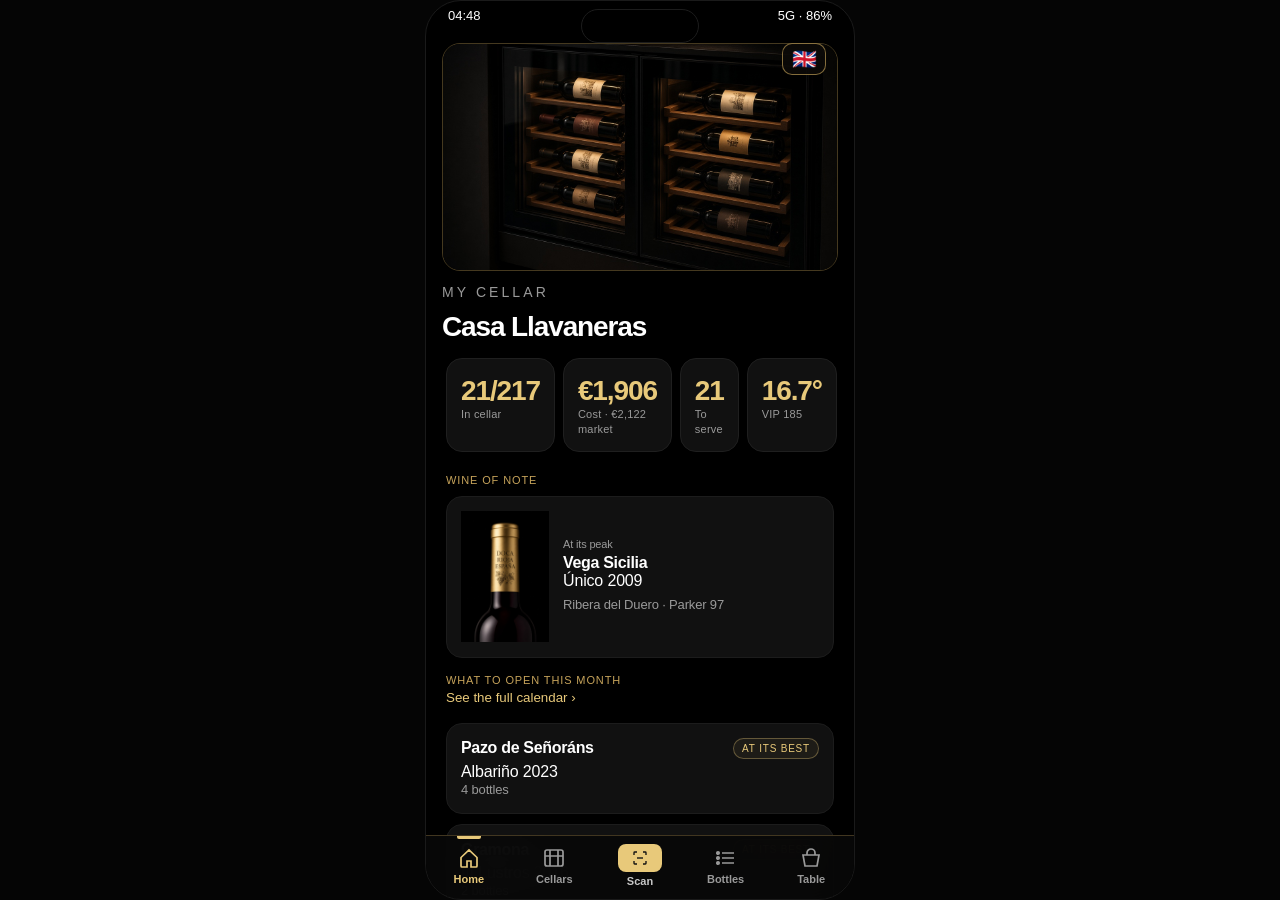
==== commit 9ecc360c: "Update app version to v114 and add new script" ====
--- a/index.html
+++ b/index.html
@@ -9,7 +9,7 @@
   <meta name="apple-mobile-web-app-title" content="Casa Llavaneras" />
   <meta name="application-name" content="Casa Llavaneras" />
   <meta name="theme-color" content="#000000" />
-  <meta name="app-version" content="v113" />
+  <meta name="app-version" content="v114" />
   <title>Casa Llavaneras</title>
   <link rel="manifest" href="manifest.json" />
   <link rel="apple-touch-icon" href="apple-touch-icon.png" />
@@ -567,6 +567,7 @@
   <script src="casa-v105.js?v=113"></script>
   <script src="casa-v109.js?v=113"></script>
   <script src="casa-v110.js?v=113"></script>
+  <script src="casa-ayuda.js?v=114"></script>
   <script src="app.js?v=113"></script>
   <script>
     document.querySelectorAll(".tab").forEach((t, i) => {
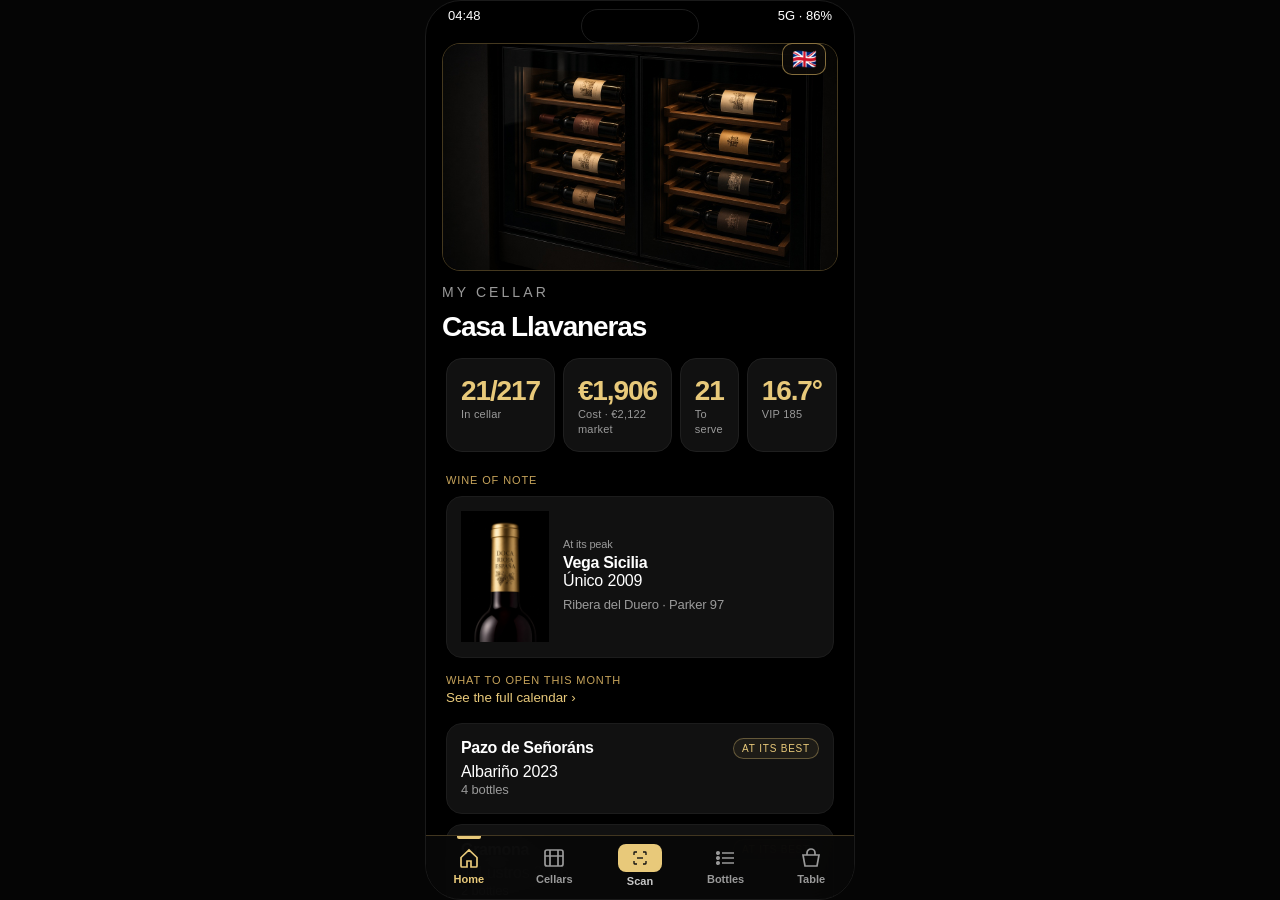
==== commit 56a3e501: "Update app version and script references to v115" ====
--- a/index.html
+++ b/index.html
@@ -9,7 +9,7 @@
   <meta name="apple-mobile-web-app-title" content="Casa Llavaneras" />
   <meta name="application-name" content="Casa Llavaneras" />
   <meta name="theme-color" content="#000000" />
-  <meta name="app-version" content="v114" />
+  <meta name="app-version" content="v115" />
   <title>Casa Llavaneras</title>
   <link rel="manifest" href="manifest.json" />
   <link rel="apple-touch-icon" href="apple-touch-icon.png" />
@@ -567,7 +567,7 @@
   <script src="casa-v105.js?v=113"></script>
   <script src="casa-v109.js?v=113"></script>
   <script src="casa-v110.js?v=113"></script>
-  <script src="casa-ayuda.js?v=114"></script>
+  <script src="casa-ayuda.js?v=115"></script>
   <script src="app.js?v=113"></script>
   <script>
     document.querySelectorAll(".tab").forEach((t, i) => {
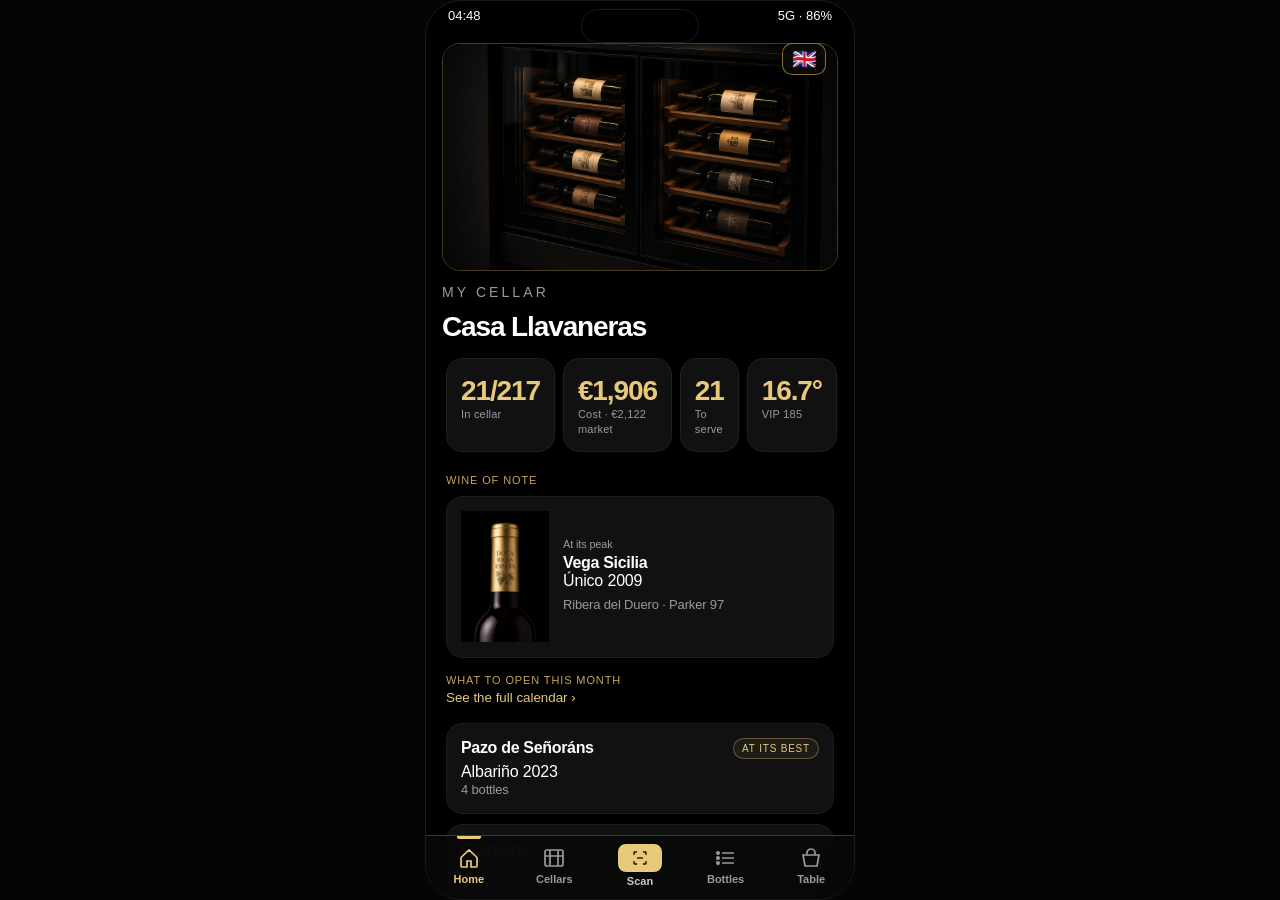
==== commit 30d48cfc: "Update app version and script references in index.html" ====
--- a/index.html
+++ b/index.html
@@ -9,7 +9,7 @@
   <meta name="apple-mobile-web-app-title" content="Casa Llavaneras" />
   <meta name="application-name" content="Casa Llavaneras" />
   <meta name="theme-color" content="#000000" />
-  <meta name="app-version" content="v115" />
+  <meta name="app-version" content="v116" />
   <title>Casa Llavaneras</title>
   <link rel="manifest" href="manifest.json" />
   <link rel="apple-touch-icon" href="apple-touch-icon.png" />
@@ -567,7 +567,7 @@
   <script src="casa-v105.js?v=113"></script>
   <script src="casa-v109.js?v=113"></script>
   <script src="casa-v110.js?v=113"></script>
-  <script src="casa-ayuda.js?v=115"></script>
+  <script src="casa-ayuda.js?v=116"></script>
   <script src="app.js?v=113"></script>
   <script>
     document.querySelectorAll(".tab").forEach((t, i) => {
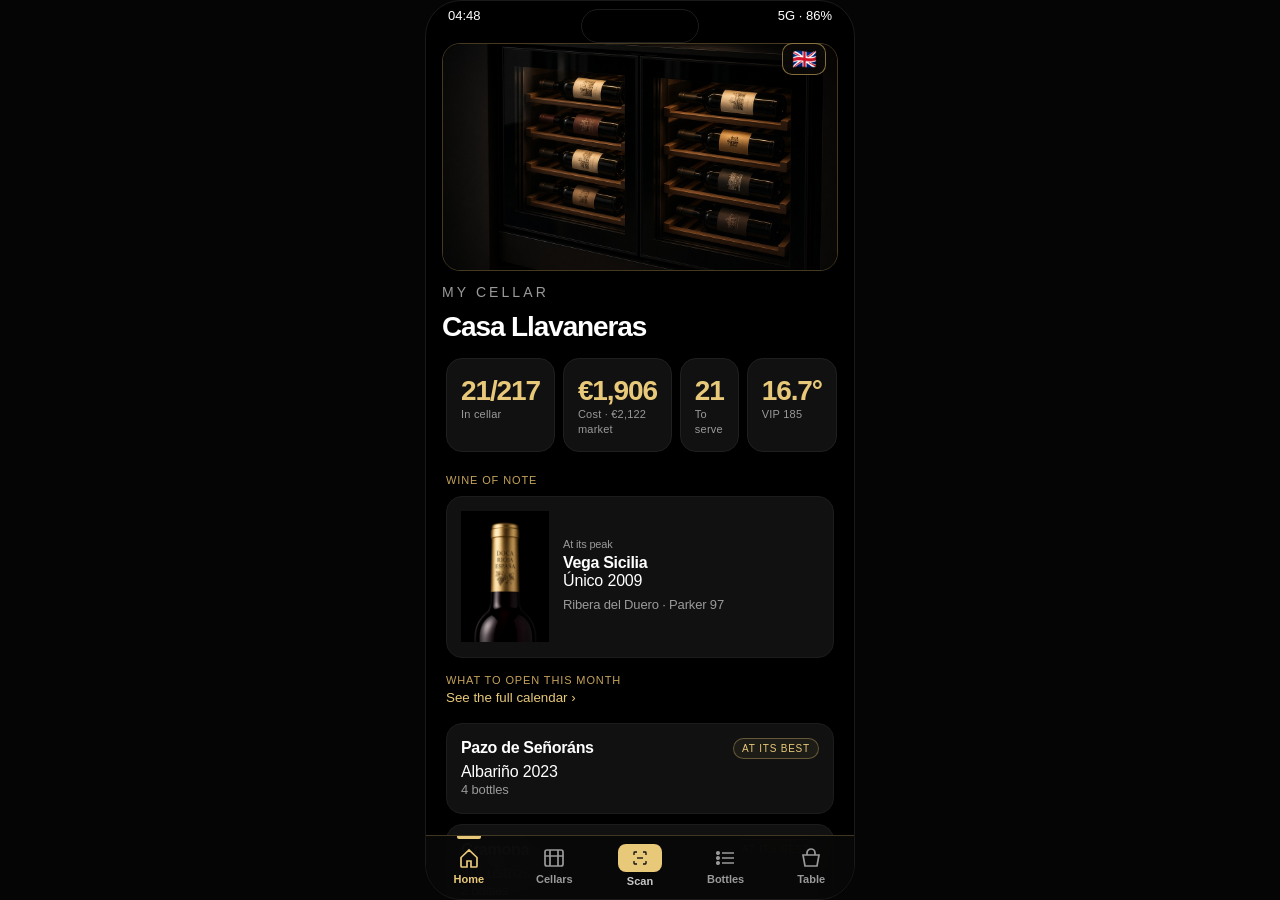
==== commit a428623b: "Update app version from v116 to v117" ====
--- a/index.html
+++ b/index.html
@@ -9,7 +9,7 @@
   <meta name="apple-mobile-web-app-title" content="Casa Llavaneras" />
   <meta name="application-name" content="Casa Llavaneras" />
   <meta name="theme-color" content="#000000" />
-  <meta name="app-version" content="v116" />
+  <meta name="app-version" content="v117" />
   <title>Casa Llavaneras</title>
   <link rel="manifest" href="manifest.json" />
   <link rel="apple-touch-icon" href="apple-touch-icon.png" />
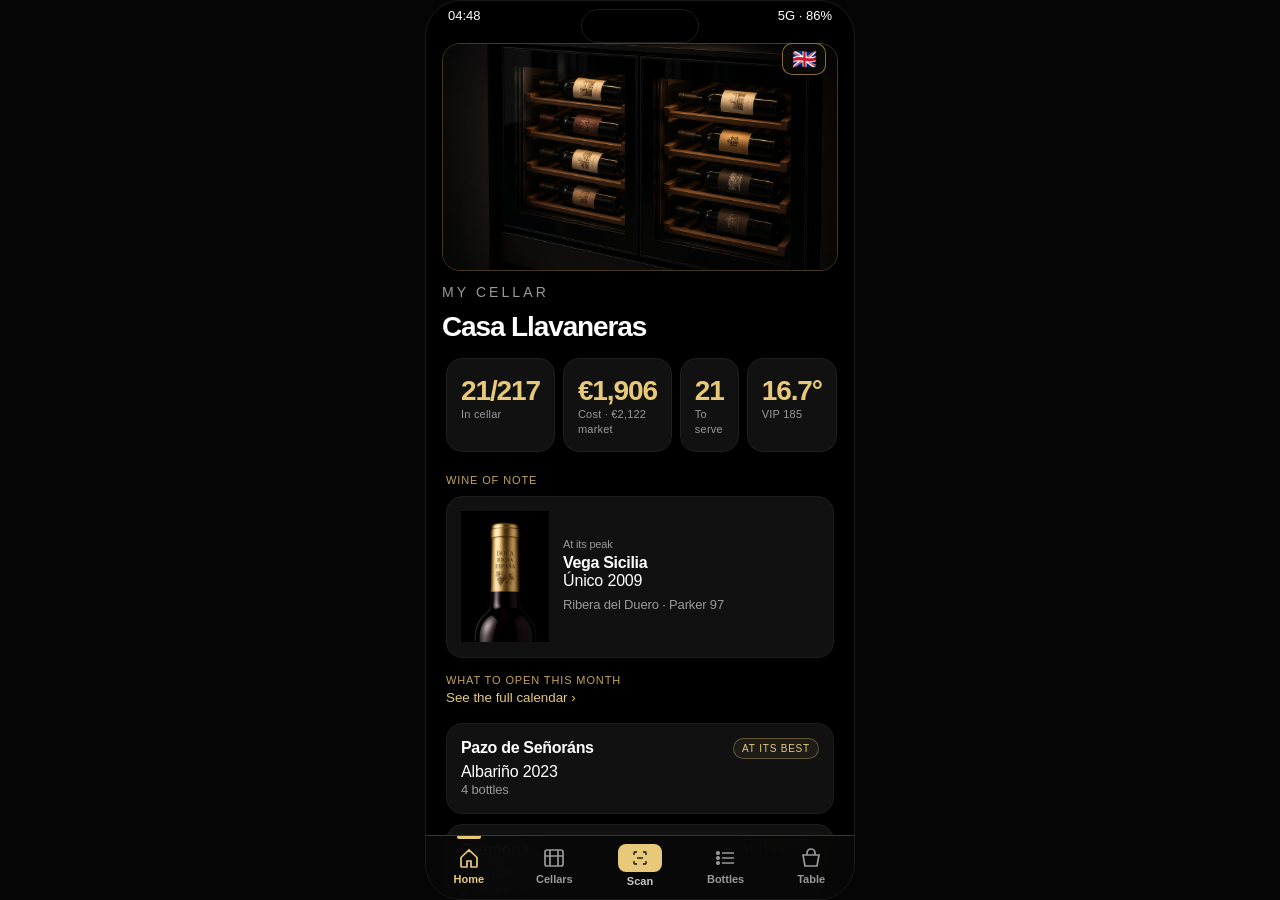
==== commit 18d499dc: "Update app version from v117 to v118" ====
--- a/index.html
+++ b/index.html
@@ -9,7 +9,7 @@
   <meta name="apple-mobile-web-app-title" content="Casa Llavaneras" />
   <meta name="application-name" content="Casa Llavaneras" />
   <meta name="theme-color" content="#000000" />
-  <meta name="app-version" content="v117" />
+  <meta name="app-version" content="v118" />
   <title>Casa Llavaneras</title>
   <link rel="manifest" href="manifest.json" />
   <link rel="apple-touch-icon" href="apple-touch-icon.png" />
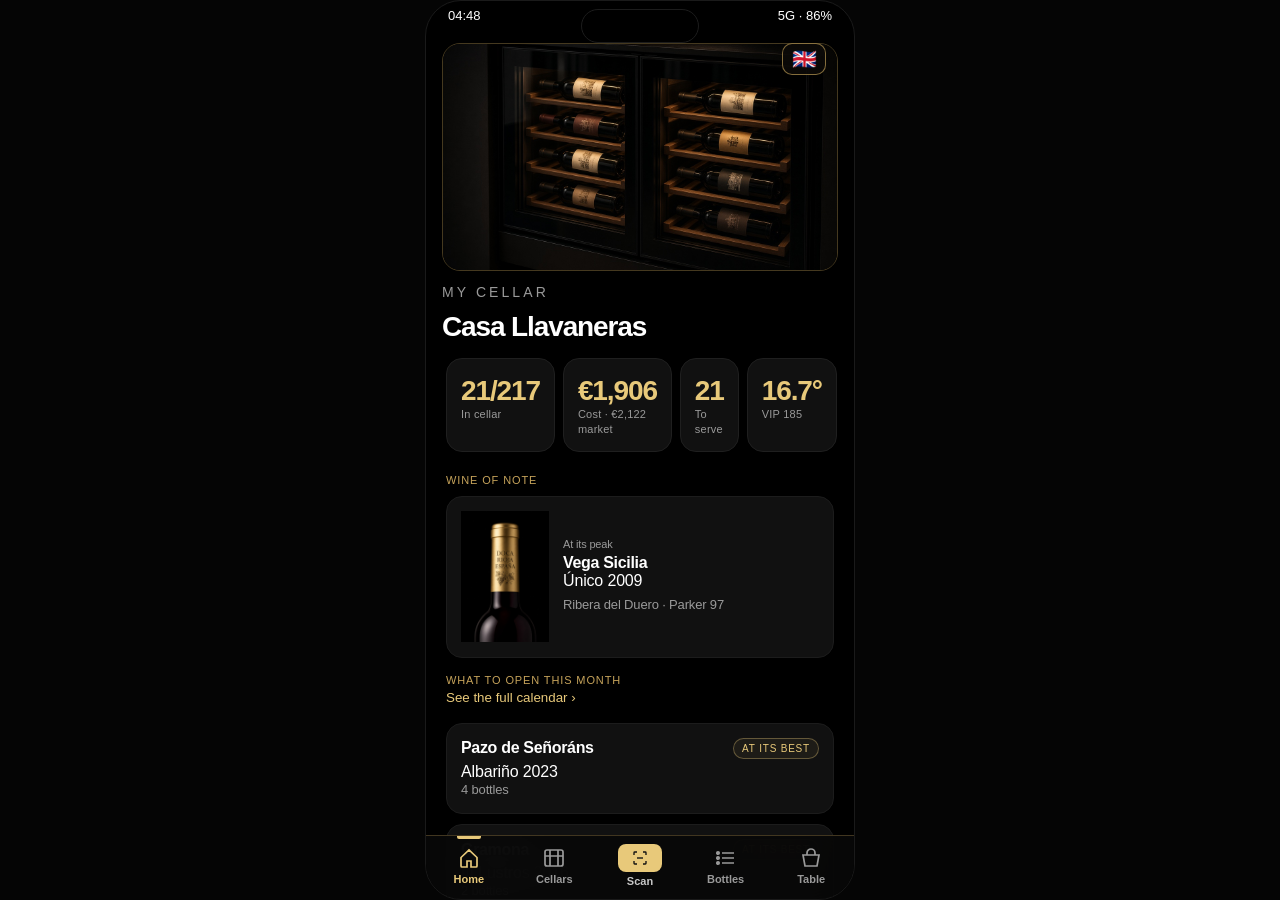
==== commit 1a40d467: "Update app version from v118 to v119" ====
--- a/index.html
+++ b/index.html
@@ -9,7 +9,7 @@
   <meta name="apple-mobile-web-app-title" content="Casa Llavaneras" />
   <meta name="application-name" content="Casa Llavaneras" />
   <meta name="theme-color" content="#000000" />
-  <meta name="app-version" content="v118" />
+  <meta name="app-version" content="v119" />
   <title>Casa Llavaneras</title>
   <link rel="manifest" href="manifest.json" />
   <link rel="apple-touch-icon" href="apple-touch-icon.png" />
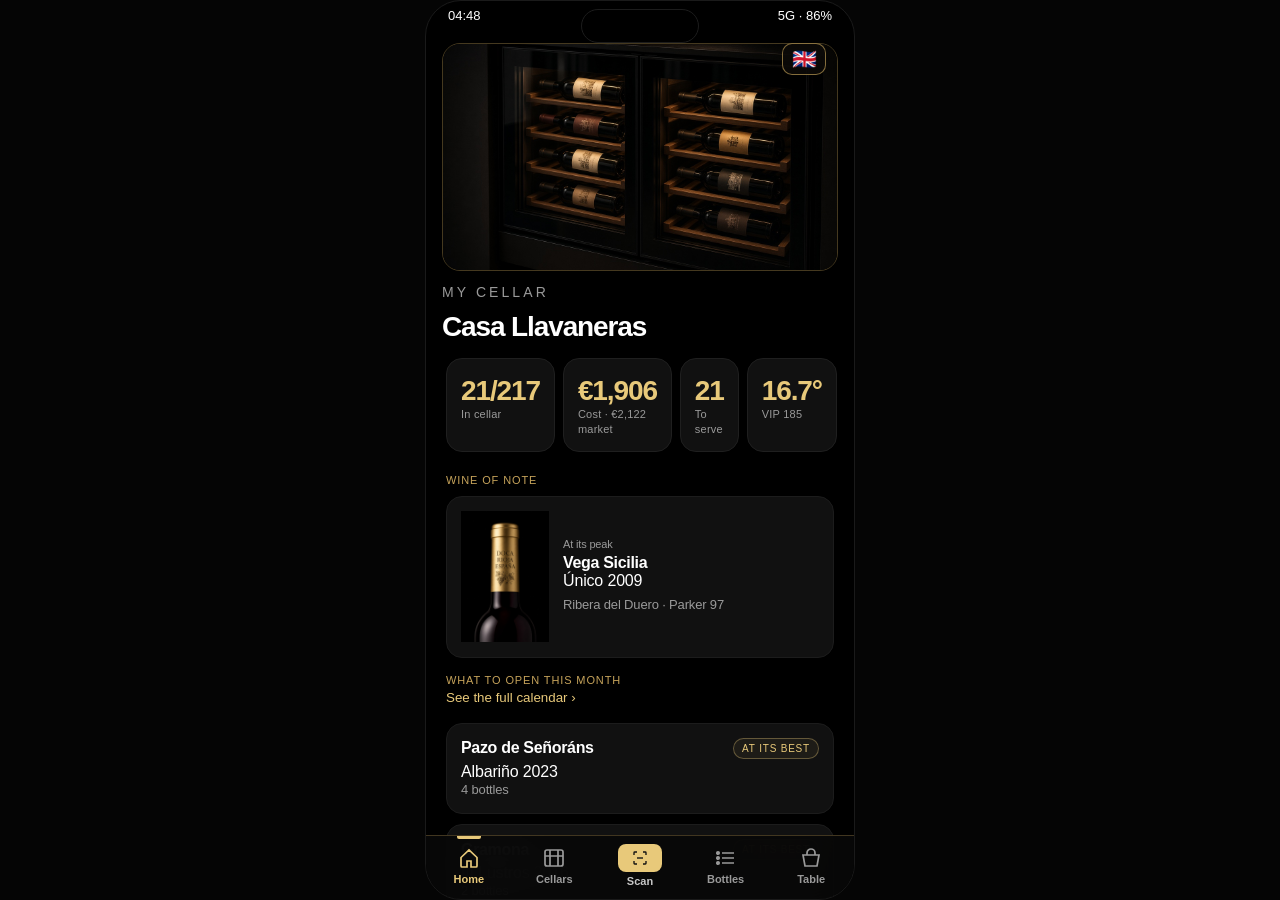
==== commit e46b9ad2: "Update app version from v119 to v120" ====
--- a/index.html
+++ b/index.html
@@ -9,7 +9,7 @@
   <meta name="apple-mobile-web-app-title" content="Casa Llavaneras" />
   <meta name="application-name" content="Casa Llavaneras" />
   <meta name="theme-color" content="#000000" />
-  <meta name="app-version" content="v119" />
+  <meta name="app-version" content="v120" />
   <title>Casa Llavaneras</title>
   <link rel="manifest" href="manifest.json" />
   <link rel="apple-touch-icon" href="apple-touch-icon.png" />
